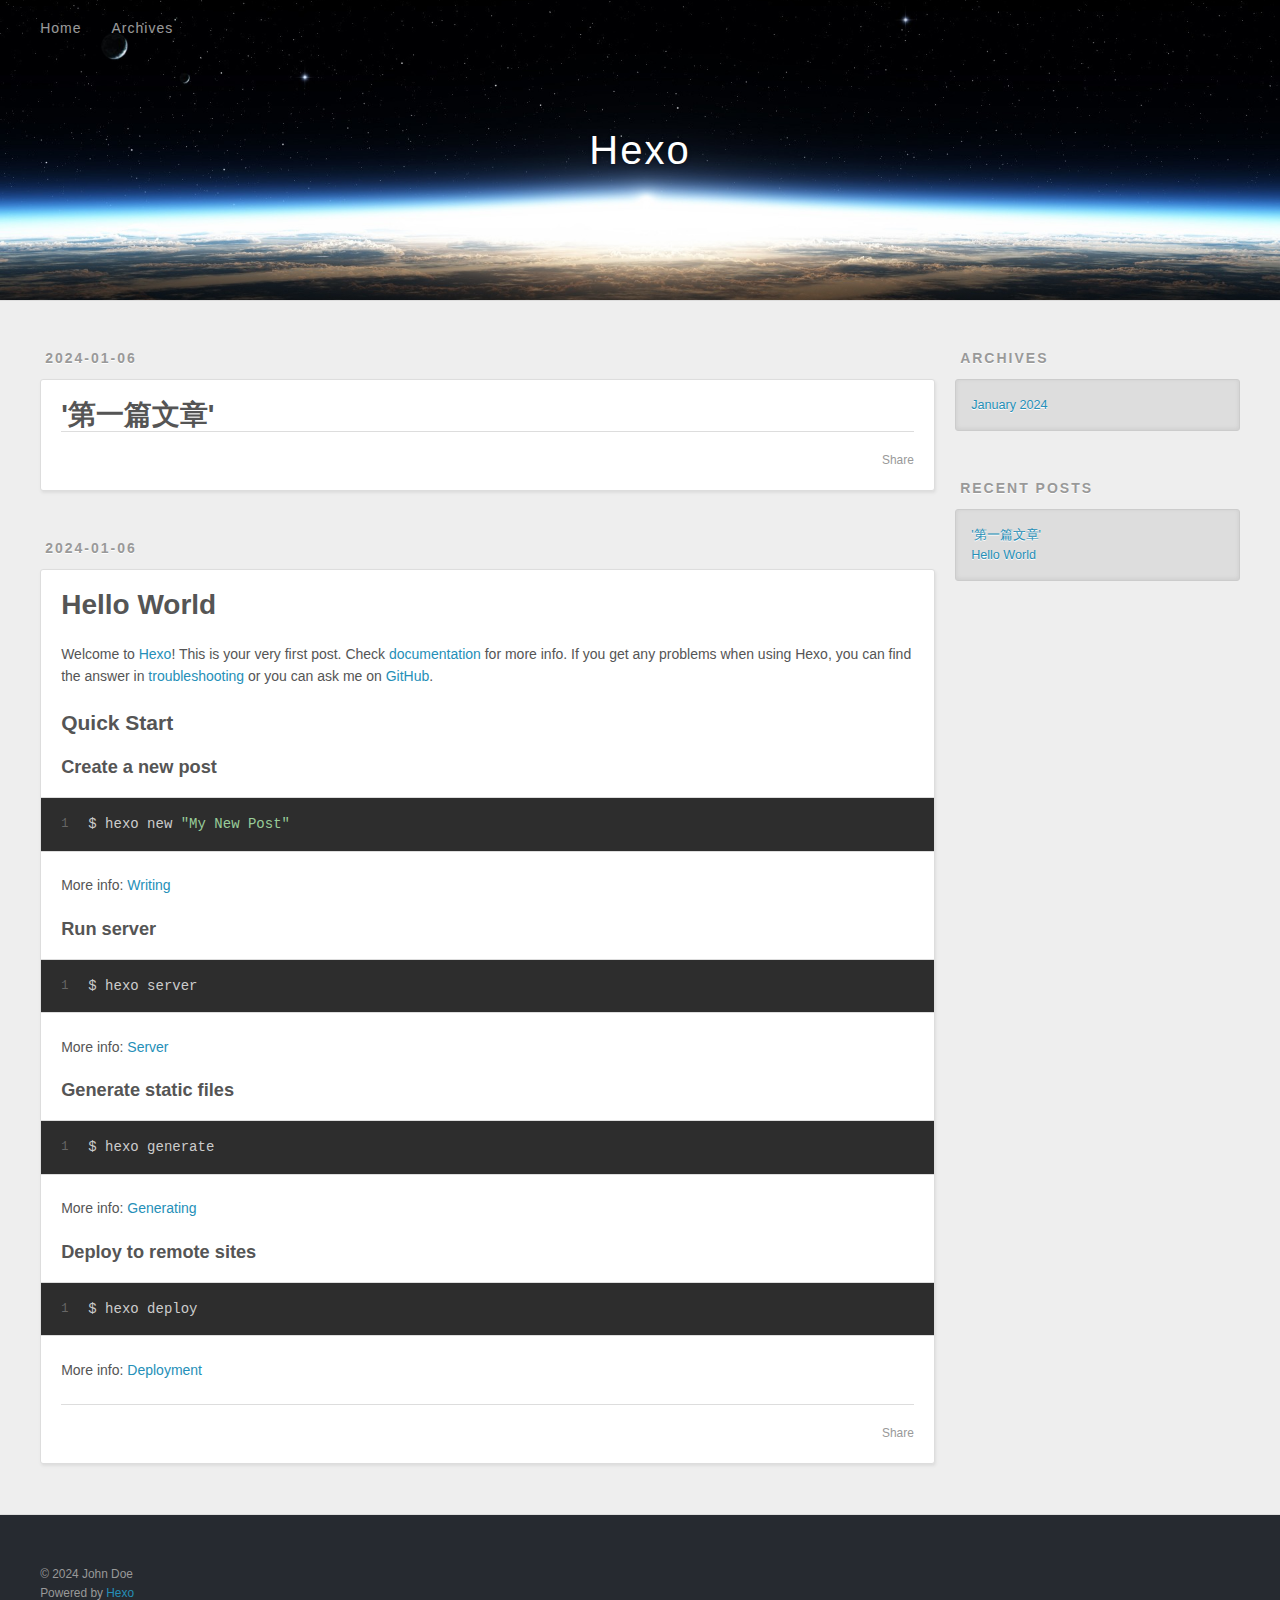
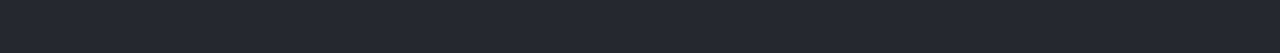
==== index.html @ 9a7dfe15 "Site updated: 2024-01-06 08:53:17" ====
<!DOCTYPE html>
<html>
<head>
  <meta charset="utf-8">
  
  
  <title>Hexo</title>
  <meta name="viewport" content="width=device-width, initial-scale=1, shrink-to-fit=no">
  <meta property="og:type" content="website">
<meta property="og:title" content="Hexo">
<meta property="og:url" content="http://example.com/index.html">
<meta property="og:site_name" content="Hexo">
<meta property="og:locale" content="en_US">
<meta property="article:author" content="John Doe">
<meta name="twitter:card" content="summary">
  
    <link rel="alternate" href="/atom.xml" title="Hexo" type="application/atom+xml">
  
  
    <link rel="shortcut icon" href="/favicon.png">
  
  
  
<link rel="stylesheet" href="/css/style.css">

  
    
<link rel="stylesheet" href="/fancybox/jquery.fancybox.min.css">

  
  
<meta name="generator" content="Hexo 7.0.0"></head>

<body>
  <div id="container">
    <div id="wrap">
      <header id="header">
  <div id="banner"></div>
  <div id="header-outer" class="outer">
    <div id="header-title" class="inner">
      <h1 id="logo-wrap">
        <a href="/" id="logo">Hexo</a>
      </h1>
      
    </div>
    <div id="header-inner" class="inner">
      <nav id="main-nav">
        <a id="main-nav-toggle" class="nav-icon"><span class="fa fa-bars"></span></a>
        
          <a class="main-nav-link" href="/">Home</a>
        
          <a class="main-nav-link" href="/archives">Archives</a>
        
      </nav>
      <nav id="sub-nav">
        
        
          <a class="nav-icon" href="/atom.xml" title="RSS Feed"><span class="fa fa-rss"></span></a>
        
        <a class="nav-icon nav-search-btn" title="Search"><span class="fa fa-search"></span></a>
      </nav>
      <div id="search-form-wrap">
        <form action="//google.com/search" method="get" accept-charset="UTF-8" class="search-form"><input type="search" name="q" class="search-form-input" placeholder="Search"><button type="submit" class="search-form-submit">&#xF002;</button><input type="hidden" name="sitesearch" value="http://example.com"></form>
      </div>
    </div>
  </div>
</header>

      <div class="outer">
        <section id="main">
  
    <article id="post-第一篇文章" class="h-entry article article-type-post" itemprop="blogPost" itemscope itemtype="https://schema.org/BlogPosting">
  <div class="article-meta">
    <a href="/2024/01/06/%E7%AC%AC%E4%B8%80%E7%AF%87%E6%96%87%E7%AB%A0/" class="article-date">
  <time class="dt-published" datetime="2024-01-06T00:27:11.000Z" itemprop="datePublished">2024-01-06</time>
</a>
    
  </div>
  <div class="article-inner">
    
    
      <header class="article-header">
        
  
    <h1 itemprop="name">
      <a class="p-name article-title" href="/2024/01/06/%E7%AC%AC%E4%B8%80%E7%AF%87%E6%96%87%E7%AB%A0/">&#39;第一篇文章&#39;</a>
    </h1>
  

      </header>
    
    <div class="e-content article-entry" itemprop="articleBody">
      
        
      
    </div>
    <footer class="article-footer">
      <a data-url="http://example.com/2024/01/06/%E7%AC%AC%E4%B8%80%E7%AF%87%E6%96%87%E7%AB%A0/" data-id="clr1cmkng0001b0u47mntgl23" data-title="&#39;第一篇文章&#39;" class="article-share-link"><span class="fa fa-share">Share</span></a>
      
      
      
    </footer>
  </div>
  
</article>



  
    <article id="post-hello-world" class="h-entry article article-type-post" itemprop="blogPost" itemscope itemtype="https://schema.org/BlogPosting">
  <div class="article-meta">
    <a href="/2024/01/06/hello-world/" class="article-date">
  <time class="dt-published" datetime="2024-01-06T00:18:01.019Z" itemprop="datePublished">2024-01-06</time>
</a>
    
  </div>
  <div class="article-inner">
    
    
      <header class="article-header">
        
  
    <h1 itemprop="name">
      <a class="p-name article-title" href="/2024/01/06/hello-world/">Hello World</a>
    </h1>
  

      </header>
    
    <div class="e-content article-entry" itemprop="articleBody">
      
        <p>Welcome to <a target="_blank" rel="noopener" href="https://hexo.io/">Hexo</a>! This is your very first post. Check <a target="_blank" rel="noopener" href="https://hexo.io/docs/">documentation</a> for more info. If you get any problems when using Hexo, you can find the answer in <a target="_blank" rel="noopener" href="https://hexo.io/docs/troubleshooting.html">troubleshooting</a> or you can ask me on <a target="_blank" rel="noopener" href="https://github.com/hexojs/hexo/issues">GitHub</a>.</p>
<h2 id="Quick-Start"><a href="#Quick-Start" class="headerlink" title="Quick Start"></a>Quick Start</h2><h3 id="Create-a-new-post"><a href="#Create-a-new-post" class="headerlink" title="Create a new post"></a>Create a new post</h3><figure class="highlight bash"><table><tr><td class="gutter"><pre><span class="line">1</span><br></pre></td><td class="code"><pre><span class="line">$ hexo new <span class="string">&quot;My New Post&quot;</span></span><br></pre></td></tr></table></figure>

<p>More info: <a target="_blank" rel="noopener" href="https://hexo.io/docs/writing.html">Writing</a></p>
<h3 id="Run-server"><a href="#Run-server" class="headerlink" title="Run server"></a>Run server</h3><figure class="highlight bash"><table><tr><td class="gutter"><pre><span class="line">1</span><br></pre></td><td class="code"><pre><span class="line">$ hexo server</span><br></pre></td></tr></table></figure>

<p>More info: <a target="_blank" rel="noopener" href="https://hexo.io/docs/server.html">Server</a></p>
<h3 id="Generate-static-files"><a href="#Generate-static-files" class="headerlink" title="Generate static files"></a>Generate static files</h3><figure class="highlight bash"><table><tr><td class="gutter"><pre><span class="line">1</span><br></pre></td><td class="code"><pre><span class="line">$ hexo generate</span><br></pre></td></tr></table></figure>

<p>More info: <a target="_blank" rel="noopener" href="https://hexo.io/docs/generating.html">Generating</a></p>
<h3 id="Deploy-to-remote-sites"><a href="#Deploy-to-remote-sites" class="headerlink" title="Deploy to remote sites"></a>Deploy to remote sites</h3><figure class="highlight bash"><table><tr><td class="gutter"><pre><span class="line">1</span><br></pre></td><td class="code"><pre><span class="line">$ hexo deploy</span><br></pre></td></tr></table></figure>

<p>More info: <a target="_blank" rel="noopener" href="https://hexo.io/docs/one-command-deployment.html">Deployment</a></p>

      
    </div>
    <footer class="article-footer">
      <a data-url="http://example.com/2024/01/06/hello-world/" data-id="clr1cmkna0000b0u43s9a934w" data-title="Hello World" class="article-share-link"><span class="fa fa-share">Share</span></a>
      
      
      
    </footer>
  </div>
  
</article>



  


</section>
        
          <aside id="sidebar">
  
    

  
    

  
    
  
    
  <div class="widget-wrap">
    <h3 class="widget-title">Archives</h3>
    <div class="widget">
      <ul class="archive-list"><li class="archive-list-item"><a class="archive-list-link" href="/archives/2024/01/">January 2024</a></li></ul>
    </div>
  </div>


  
    
  <div class="widget-wrap">
    <h3 class="widget-title">Recent Posts</h3>
    <div class="widget">
      <ul>
        
          <li>
            <a href="/2024/01/06/%E7%AC%AC%E4%B8%80%E7%AF%87%E6%96%87%E7%AB%A0/">&#39;第一篇文章&#39;</a>
          </li>
        
          <li>
            <a href="/2024/01/06/hello-world/">Hello World</a>
          </li>
        
      </ul>
    </div>
  </div>

  
</aside>
        
      </div>
      <footer id="footer">
  
  <div class="outer">
    <div id="footer-info" class="inner">
      
      &copy; 2024 John Doe<br>
      Powered by <a href="https://hexo.io/" target="_blank">Hexo</a>
    </div>
  </div>
</footer>

    </div>
    <nav id="mobile-nav">
  
    <a href="/" class="mobile-nav-link">Home</a>
  
    <a href="/archives" class="mobile-nav-link">Archives</a>
  
</nav>
    


<script src="/js/jquery-3.6.4.min.js"></script>



  
<script src="/fancybox/jquery.fancybox.min.js"></script>




<script src="/js/script.js"></script>





  </div>
</body>
</html>
---- css/style.css ----
body {
  width: 100%;
}
body:before,
body:after {
  content: "";
  display: table;
}
body:after {
  clear: both;
}
html,
body,
div,
span,
applet,
object,
iframe,
h1,
h2,
h3,
h4,
h5,
h6,
p,
blockquote,
pre,
a,
abbr,
acronym,
address,
big,
cite,
code,
del,
dfn,
em,
img,
ins,
kbd,
q,
s,
samp,
small,
strike,
strong,
sub,
sup,
tt,
var,
dl,
dt,
dd,
ol,
ul,
li,
fieldset,
form,
label,
legend,
table,
caption,
tbody,
tfoot,
thead,
tr,
th,
td {
  margin: 0;
  padding: 0;
  border: 0;
  outline: 0;
  font-weight: inherit;
  font-style: inherit;
  font-family: inherit;
  font-size: 100%;
  vertical-align: baseline;
}
body {
  line-height: 1;
  color: #000;
  background: #fff;
}
ol,
ul {
  list-style: none;
}
table {
  border-collapse: separate;
  border-spacing: 0;
  vertical-align: middle;
}
caption,
th,
td {
  text-align: left;
  font-weight: normal;
  vertical-align: middle;
}
a img {
  border: none;
}
input,
button {
  margin: 0;
  padding: 0;
}
input::-moz-focus-inner,
button::-moz-focus-inner {
  border: 0;
  padding: 0;
}
html,
body,
#container {
  height: 100%;
}
body {
  background: #eee;
  font: 14px -apple-system, BlinkMacSystemFont, "Segoe UI", "Roboto", "Oxygen", "Ubuntu", "Cantarell", "Fira Sans", "Droid Sans", "Helvetica Neue", sans-serif;
  -webkit-text-size-adjust: 100%;
}
.outer {
  max-width: 1220px;
  margin: 0 auto;
  padding: 0 20px;
}
.outer:before,
.outer:after {
  content: "";
  display: table;
}
.outer:after {
  clear: both;
}
.inner {
  display: inline;
  float: left;
  width: 98.33333333333333%;
  margin: 0 0.833333333333333%;
}
.left,
.alignleft {
  float: left;
}
.right,
.alignright {
  float: right;
}
.clear {
  clear: both;
}
#container {
  position: relative;
}
.mobile-nav-on {
  overflow: hidden;
}
#wrap {
  height: 100%;
  width: 100%;
  position: absolute;
  top: 0;
  left: 0;
  -webkit-transition: 0.2s ease-out;
  -moz-transition: 0.2s ease-out;
  -ms-transition: 0.2s ease-out;
  transition: 0.2s ease-out;
  z-index: 1;
  background: #eee;
}
.mobile-nav-on #wrap {
  left: 280px;
}
@media screen and (min-width: 768px) {
  #main {
    display: inline;
    float: left;
    width: 73.33333333333333%;
    margin: 0 0.833333333333333%;
  }
}
.article-date,
.article-category-link,
.archive-year,
.widget-title {
  text-decoration: none;
  text-transform: uppercase;
  letter-spacing: 2px;
  color: #999;
  margin-bottom: 1em;
  margin-left: 5px;
  line-height: 1em;
  text-shadow: 0 1px #fff;
  font-weight: bold;
}
.article-inner,
.archive-article-inner {
  background: #fff;
  -webkit-box-shadow: 1px 2px 3px #ddd;
  box-shadow: 1px 2px 3px #ddd;
  border: 1px solid #ddd;
  border-radius: 3px;
}
.article-entry h1,
.widget h1 {
  font-size: 2em;
}
.article-entry h2,
.widget h2 {
  font-size: 1.5em;
}
.article-entry h3,
.widget h3 {
  font-size: 1.3em;
}
.article-entry h4,
.widget h4 {
  font-size: 1.2em;
}
.article-entry h5,
.widget h5 {
  font-size: 1em;
}
.article-entry h6,
.widget h6 {
  font-size: 1em;
  color: #999;
}
.article-entry hr,
.widget hr {
  border: 1px dashed #ddd;
}
.article-entry strong,
.widget strong {
  font-weight: bold;
}
.article-entry em,
.widget em,
.article-entry cite,
.widget cite {
  font-style: italic;
}
.article-entry sup,
.widget sup,
.article-entry sub,
.widget sub {
  font-size: 0.75em;
  line-height: 0;
  position: relative;
  vertical-align: baseline;
}
.article-entry sup,
.widget sup {
  top: -0.5em;
}
.article-entry sub,
.widget sub {
  bottom: -0.2em;
}
.article-entry small,
.widget small {
  font-size: 0.85em;
}
.article-entry acronym,
.widget acronym,
.article-entry abbr,
.widget abbr {
  border-bottom: 1px dotted;
}
.article-entry ul,
.widget ul,
.article-entry ol,
.widget ol,
.article-entry dl,
.widget dl {
  margin: 0 20px;
  line-height: 1.6em;
}
.article-entry ul ul,
.widget ul ul,
.article-entry ol ul,
.widget ol ul,
.article-entry ul ol,
.widget ul ol,
.article-entry ol ol,
.widget ol ol {
  margin-top: 0;
  margin-bottom: 0;
}
.article-entry ul,
.widget ul {
  list-style: disc;
}
.article-entry ol,
.widget ol {
  list-style: decimal;
}
.article-entry dt,
.widget dt {
  font-weight: bold;
}
#header {
  height: 300px;
  position: relative;
  border-bottom: 1px solid #ddd;
}
#header:before,
#header:after {
  content: "";
  position: absolute;
  left: 0;
  right: 0;
  height: 40px;
}
#header:before {
  top: 0;
  background: -webkit-linear-gradient(rgba(0,0,0,0.2), transparent);
  background: -moz-linear-gradient(rgba(0,0,0,0.2), transparent);
  background: -ms-linear-gradient(rgba(0,0,0,0.2), transparent);
  background: linear-gradient(rgba(0,0,0,0.2), transparent);
}
#header:after {
  bottom: 0;
  background: -webkit-linear-gradient(transparent, rgba(0,0,0,0.2));
  background: -moz-linear-gradient(transparent, rgba(0,0,0,0.2));
  background: -ms-linear-gradient(transparent, rgba(0,0,0,0.2));
  background: linear-gradient(transparent, rgba(0,0,0,0.2));
}
#header-outer {
  height: 100%;
  position: relative;
}
#header-inner {
  position: relative;
  overflow: hidden;
}
#banner {
  position: absolute;
  top: 0;
  left: 0;
  width: 100%;
  height: 100%;
  background: url("images/banner.jpg") center #000;
  background-size: cover;
  z-index: -1;
}
#header-title {
  text-align: center;
  height: 40px;
  position: absolute;
  top: 50%;
  left: 0;
  margin-top: -20px;
}
#logo,
#subtitle {
  text-decoration: none;
  color: #fff;
  font-weight: 300;
  text-shadow: 0 1px 4px rgba(0,0,0,0.3);
}
#logo {
  font-size: 40px;
  line-height: 40px;
  letter-spacing: 2px;
}
#subtitle {
  font-size: 16px;
  line-height: 16px;
  letter-spacing: 1px;
}
#subtitle-wrap {
  margin-top: 16px;
}
#main-nav {
  float: left;
  margin-left: -15px;
}
.nav-icon,
.main-nav-link {
  float: left;
  color: #fff;
  opacity: 0.6;
  text-decoration: none;
  text-shadow: 0 1px rgba(0,0,0,0.2);
  -webkit-transition: opacity 0.2s;
  -moz-transition: opacity 0.2s;
  -ms-transition: opacity 0.2s;
  transition: opacity 0.2s;
  display: block;
  padding: 20px 15px;
}
.nav-icon:hover,
.main-nav-link:hover {
  opacity: 1;
}
.nav-icon {
  text-align: center;
  font-size: 14px;
  width: 14px;
  height: 14px;
  padding: 20px 15px;
  position: relative;
  cursor: pointer;
}
.main-nav-link {
  font-weight: 300;
  letter-spacing: 1px;
}
@media screen and (max-width: 479px) {
  .main-nav-link {
    display: none;
  }
}
#main-nav-toggle {
  display: none;
}
@media screen and (max-width: 479px) {
  #main-nav-toggle {
    display: block;
  }
}
#sub-nav {
  float: right;
  margin-right: -15px;
}
#search-form-wrap {
  position: absolute;
  top: 15px;
  width: 150px;
  height: 30px;
  right: -150px;
  opacity: 0;
  -webkit-transition: 0.2s ease-out;
  -moz-transition: 0.2s ease-out;
  -ms-transition: 0.2s ease-out;
  transition: 0.2s ease-out;
}
#search-form-wrap.on {
  opacity: 1;
  right: 0;
}
@media screen and (max-width: 479px) {
  #search-form-wrap {
    width: 100%;
    right: -100%;
  }
}
.search-form {
  position: absolute;
  top: 0;
  left: 0;
  right: 0;
  background: #fff;
  padding: 5px 15px;
  border-radius: 15px;
  -webkit-box-shadow: 0 0 10px rgba(0,0,0,0.3);
  box-shadow: 0 0 10px rgba(0,0,0,0.3);
}
.search-form-input {
  border: none;
  background: none;
  color: #555;
  width: 100%;
  font: 13px -apple-system, BlinkMacSystemFont, "Segoe UI", "Roboto", "Oxygen", "Ubuntu", "Cantarell", "Fira Sans", "Droid Sans", "Helvetica Neue", sans-serif;
  outline: none;
}
.search-form-input::-webkit-search-results-decoration,
.search-form-input::-webkit-search-cancel-button {
  -webkit-appearance: none;
}
.search-form-submit {
  position: absolute;
  top: 50%;
  right: 10px;
  margin-top: -7px;
  font: 13px ForkAwesome;
  border: none;
  background: none;
  color: #bbb;
  cursor: pointer;
}
.search-form-submit:hover,
.search-form-submit:focus {
  color: #777;
}
.article {
  margin: 50px 0;
}
.article-inner {
  overflow: hidden;
}
.article-meta:before,
.article-meta:after {
  content: "";
  display: table;
}
.article-meta:after {
  clear: both;
}
.article-date {
  float: left;
}
.article-category {
  float: left;
  line-height: 1em;
  color: #ccc;
  text-shadow: 0 1px #fff;
  margin-left: 8px;
}
.article-category:before {
  content: "\2022";
}
.article-category-link {
  margin: 0 12px 1em;
}
.article-header {
  padding: 20px 20px 0;
}
.article-title {
  text-decoration: none;
  font-size: 2em;
  font-weight: bold;
  color: #555;
  line-height: 1.1em;
  -webkit-transition: color 0.2s;
  -moz-transition: color 0.2s;
  -ms-transition: color 0.2s;
  transition: color 0.2s;
}
a.article-title:hover {
  color: #258fb8;
}
.article-entry {
  color: #555;
  padding: 0 20px;
}
.article-entry:before,
.article-entry:after {
  content: "";
  display: table;
}
.article-entry:after {
  clear: both;
}
.article-entry p,
.article-entry table {
  line-height: 1.6em;
  margin: 1.6em 0;
}
.article-entry h1,
.article-entry h2,
.article-entry h3,
.article-entry h4,
.article-entry h5,
.article-entry h6 {
  font-weight: bold;
}
.article-entry h1,
.article-entry h2,
.article-entry h3,
.article-entry h4,
.article-entry h5,
.article-entry h6 {
  line-height: 1.1em;
  margin: 1.1em 0;
}
.article-entry a {
  color: #258fb8;
  text-decoration: none;
}
.article-entry a:hover {
  text-decoration: underline;
}
.article-entry ul,
.article-entry ol,
.article-entry dl {
  margin-top: 1.6em;
  margin-bottom: 1.6em;
}
.article-entry img,
.article-entry video {
  max-width: 100%;
  height: auto;
  display: block;
  margin: auto;
}
.article-entry iframe {
  border: none;
}
.article-entry table {
  width: 100%;
  border-collapse: collapse;
  border-spacing: 0;
}
.article-entry th {
  font-weight: bold;
  border-bottom: 3px solid #ddd;
  padding-bottom: 0.5em;
}
.article-entry td {
  border-bottom: 1px solid #ddd;
  padding: 10px 0;
}
.article-entry blockquote {
  font-family: Georgia, "Times New Roman", serif;
  margin: 1.6em 20px;
  text-align: center;
}
.article-entry blockquote footer {
  font-size: 14px;
  margin: 1.6em 0;
  font-family: -apple-system, BlinkMacSystemFont, "Segoe UI", "Roboto", "Oxygen", "Ubuntu", "Cantarell", "Fira Sans", "Droid Sans", "Helvetica Neue", sans-serif;
}
.article-entry blockquote footer cite:before {
  content: "—";
  padding: 0 0.5em;
}
.article-entry .pullquote {
  text-align: left;
  width: 45%;
  margin: 0;
}
.article-entry .pullquote.left {
  margin-left: 0.5em;
  margin-right: 1em;
}
.article-entry .pullquote.right {
  margin-right: 0.5em;
  margin-left: 1em;
}
.article-entry .caption {
  color: #999;
  display: block;
  font-size: 0.9em;
  margin-top: 0.5em;
  position: relative;
  text-align: center;
}
.article-entry .video-container {
  position: relative;
  padding-top: 56.25%;
  height: 0;
  overflow: hidden;
}
.article-entry .video-container iframe,
.article-entry .video-container object,
.article-entry .video-container embed {
  position: absolute;
  top: 0;
  left: 0;
  width: 100%;
  height: 100%;
  margin-top: 0;
}
.article-more-link a {
  display: inline-block;
  line-height: 1em;
  padding: 6px 15px;
  border-radius: 15px;
  background: #eee;
  color: #999;
  text-shadow: 0 1px #fff;
  text-decoration: none;
}
.article-more-link a:hover {
  background: #258fb8;
  color: #fff;
  text-decoration: none;
  text-shadow: 0 1px #1e7293;
}
.article-footer {
  font-size: 0.85em;
  line-height: 1.6em;
  border-top: 1px solid #ddd;
  padding-top: 1.6em;
  margin: 0 20px 20px;
}
.article-footer:before,
.article-footer:after {
  content: "";
  display: table;
}
.article-footer:after {
  clear: both;
}
.article-footer a {
  color: #999;
  text-decoration: none;
}
.article-footer a:hover {
  color: #555;
}
.article-tag-list-item {
  float: left;
  margin-right: 10px;
}
.article-tag-list-link:before {
  content: "#";
}
.article-comment-link {
  float: right;
}
.article-comment-link:before {
  padding-right: 8px;
}
.article-share-link {
  cursor: pointer;
  float: right;
  margin-left: 20px;
}
.article-share-link:before {
  padding-right: 6px;
}
#article-nav {
  position: relative;
}
#article-nav:before,
#article-nav:after {
  content: "";
  display: table;
}
#article-nav:after {
  clear: both;
}
@media screen and (min-width: 768px) {
  #article-nav {
    margin: 50px 0;
  }
  #article-nav:before {
    width: 8px;
    height: 8px;
    position: absolute;
    top: 50%;
    left: 50%;
    margin-top: -4px;
    margin-left: -4px;
    content: "";
    border-radius: 50%;
    background: #ddd;
    -webkit-box-shadow: 0 1px 2px #fff;
    box-shadow: 0 1px 2px #fff;
  }
}
.article-nav-link-wrap {
  text-decoration: none;
  text-shadow: 0 1px #fff;
  color: #999;
  -webkit-box-sizing: border-box;
  -moz-box-sizing: border-box;
  box-sizing: border-box;
  margin-top: 50px;
  text-align: center;
  display: block;
}
.article-nav-link-wrap:hover {
  color: #555;
}
@media screen and (min-width: 768px) {
  .article-nav-link-wrap {
    width: 50%;
    margin-top: 0;
  }
}
@media screen and (min-width: 768px) {
  #article-nav-newer {
    float: left;
    text-align: right;
    padding-right: 20px;
  }
}
@media screen and (min-width: 768px) {
  #article-nav-older {
    float: right;
    text-align: left;
    padding-left: 20px;
  }
}
.article-nav-caption {
  text-transform: uppercase;
  letter-spacing: 2px;
  color: #ddd;
  line-height: 1em;
  font-weight: bold;
}
#article-nav-newer .article-nav-caption {
  margin-right: -2px;
}
.article-nav-title {
  font-size: 0.85em;
  line-height: 1.6em;
  margin-top: 0.5em;
}
.article-share-box {
  position: absolute;
  display: none;
  background: #fff;
  -webkit-box-shadow: 1px 2px 10px rgba(0,0,0,0.2);
  box-shadow: 1px 2px 10px rgba(0,0,0,0.2);
  border-radius: 3px;
  margin-left: -145px;
  overflow: hidden;
  z-index: 1;
}
.article-share-box.on {
  display: block;
}
.article-share-input {
  width: 100%;
  background: none;
  -webkit-box-sizing: border-box;
  -moz-box-sizing: border-box;
  box-sizing: border-box;
  font: 14px -apple-system, BlinkMacSystemFont, "Segoe UI", "Roboto", "Oxygen", "Ubuntu", "Cantarell", "Fira Sans", "Droid Sans", "Helvetica Neue", sans-serif;
  padding: 0 15px;
  color: #555;
  outline: none;
  border: 1px solid #ddd;
  border-radius: 3px 3px 0 0;
  height: 36px;
  line-height: 36px;
}
.article-share-links {
  background: #eee;
}
.article-share-links:before,
.article-share-links:after {
  content: "";
  display: table;
}
.article-share-links:after {
  clear: both;
}
.article-share-twitter,
.article-share-facebook,
.article-share-pinterest,
.article-share-linkedin {
  width: 50px;
  height: 36px;
  display: block;
  float: left;
  position: relative;
  color: #999;
  text-shadow: 0 1px #fff;
}
.article-share-twitter:before,
.article-share-facebook:before,
.article-share-pinterest:before,
.article-share-linkedin:before {
  font-size: 20px;
  width: 20px;
  height: 20px;
  position: absolute;
  top: 50%;
  left: 50%;
  margin-top: -10px;
  margin-left: -10px;
  text-align: center;
}
.article-share-twitter:hover,
.article-share-facebook:hover,
.article-share-pinterest:hover,
.article-share-linkedin:hover {
  color: #fff;
}
.article-share-twitter:hover {
  background: #00aced;
  text-shadow: 0 1px #008abe;
}
.article-share-facebook:hover {
  background: #3b5998;
  text-shadow: 0 1px #2f477a;
}
.article-share-pinterest:hover {
  background: #cb2027;
  text-shadow: 0 1px #a21a1f;
}
.article-share-linkedin:hover {
  background: #0077b5;
  text-shadow: 0 1px #005f91;
}
.article-gallery {
  background: #000;
  position: relative;
}
.article-gallery-photos {
  position: relative;
  overflow: hidden;
}
.article-gallery-img {
  display: none;
  max-width: 100%;
}
.article-gallery-img:first-child {
  display: block;
}
.article-gallery-img.loaded {
  position: absolute;
  display: block;
}
.article-gallery-img img {
  display: block;
  max-width: 100%;
  margin: 0 auto;
}
#comments {
  background: #fff;
  -webkit-box-shadow: 1px 2px 3px #ddd;
  box-shadow: 1px 2px 3px #ddd;
  padding: 20px;
  border: 1px solid #ddd;
  border-radius: 3px;
  margin: 50px 0;
}
#comments a {
  color: #258fb8;
}
.archives-wrap {
  margin: 50px 0;
}
.archives:before,
.archives:after {
  content: "";
  display: table;
}
.archives:after {
  clear: both;
}
.archive-year-wrap {
  margin-bottom: 1em;
}
.archives {
  -webkit-column-gap: 10px;
  -moz-column-gap: 10px;
  column-gap: 10px;
}
@media screen and (min-width: 480px) and (max-width: 767px) {
  .archives {
    -webkit-column-count: 2;
    -moz-column-count: 2;
    column-count: 2;
  }
}
@media screen and (min-width: 768px) {
  .archives {
    -webkit-column-count: 3;
    -moz-column-count: 3;
    column-count: 3;
  }
}
.archive-article {
  -webkit-column-break-inside: avoid;
  page-break-inside: avoid;
  overflow: hidden;
  break-inside: avoid-column;
}
.archive-article-inner {
  padding: 10px;
  margin-bottom: 15px;
}
.archive-article-title {
  text-decoration: none;
  font-weight: bold;
  color: #555;
  -webkit-transition: color 0.2s;
  -moz-transition: color 0.2s;
  -ms-transition: color 0.2s;
  transition: color 0.2s;
  line-height: 1.6em;
}
.archive-article-title:hover {
  color: #258fb8;
}
.archive-article-footer {
  margin-top: 1em;
}
.archive-article-date {
  color: #999;
  text-decoration: none;
  font-size: 0.85em;
  line-height: 1em;
  margin-bottom: 0.5em;
  display: block;
}
#page-nav {
  margin: 50px auto;
  background: #fff;
  -webkit-box-shadow: 1px 2px 3px #ddd;
  box-shadow: 1px 2px 3px #ddd;
  border: 1px solid #ddd;
  border-radius: 3px;
  text-align: center;
  color: #999;
  overflow: hidden;
}
#page-nav:before,
#page-nav:after {
  content: "";
  display: table;
}
#page-nav:after {
  clear: both;
}
#page-nav a,
#page-nav span {
  padding: 10px 20px;
  line-height: 1;
  height: 2ex;
}
#page-nav a {
  color: #999;
  text-decoration: none;
}
#page-nav a:hover {
  background: #999;
  color: #fff;
}
#page-nav .prev {
  float: left;
}
#page-nav .next {
  float: right;
}
#page-nav .page-number {
  display: inline-block;
}
@media screen and (max-width: 479px) {
  #page-nav .page-number {
    display: none;
  }
}
#page-nav .current {
  color: #555;
  font-weight: bold;
}
#page-nav .space {
  color: #ddd;
}
#footer {
  background: #262a30;
  padding: 50px 0;
  border-top: 1px solid #ddd;
  color: #999;
}
#footer a {
  color: #258fb8;
  text-decoration: none;
}
#footer a:hover {
  text-decoration: underline;
}
#footer-info {
  line-height: 1.6em;
  font-size: 0.85em;
}
.article-entry pre,
.article-entry .highlight {
  background: #2d2d2d;
  margin: 0 -20px;
  padding: 15px 20px;
  border-style: solid;
  border-color: #ddd;
  border-width: 1px 0;
  overflow: auto;
  color: #ccc;
  line-height: 22.400000000000002px;
}
.article-entry .highlight .gutter pre,
.article-entry .gist .gist-file .gist-data .line-numbers {
  color: #666;
  font-size: 0.85em;
}
.article-entry pre,
.article-entry code {
  font-family: "Source Code Pro", Consolas, Monaco, Menlo, Consolas, monospace;
}
.article-entry code {
  background: #eee;
  text-shadow: 0 1px #fff;
  padding: 0 0.3em;
}
.article-entry pre code {
  background: none;
  text-shadow: none;
  padding: 0;
}
.article-entry .highlight pre {
  border: none;
  margin: 0;
  padding: 0;
}
.article-entry .highlight table {
  margin: 0;
  width: auto;
}
.article-entry .highlight td {
  border: none;
  padding: 0;
}
.article-entry .highlight figcaption {
  font-size: 0.85em;
  color: #999;
  line-height: 1em;
  margin-bottom: 1em;
}
.article-entry .highlight figcaption:before,
.article-entry .highlight figcaption:after {
  content: "";
  display: table;
}
.article-entry .highlight figcaption:after {
  clear: both;
}
.article-entry .highlight figcaption a {
  float: right;
}
.article-entry .highlight .gutter {
  -moz-user-select: none;
  -ms-user-select: none;
  -webkit-user-select: none;
  -webkit-user-select: none;
  -moz-user-select: none;
  -ms-user-select: none;
  user-select: none;
}
.article-entry .highlight .gutter pre {
  text-align: right;
  padding-right: 20px;
}
.article-entry .highlight .line {
  height: 22.400000000000002px;
}
.article-entry .highlight .line.marked {
  background: #515151;
}
.article-entry .gist {
  margin: 0 -20px;
  border-style: solid;
  border-color: #ddd;
  border-width: 1px 0;
  background: #2d2d2d;
  padding: 15px 20px 15px 0;
}
.article-entry .gist .gist-file {
  border: none;
  font-family: "Source Code Pro", Consolas, Monaco, Menlo, Consolas, monospace;
  margin: 0;
}
.article-entry .gist .gist-file .gist-data {
  background: none;
  border: none;
}
.article-entry .gist .gist-file .gist-data .line-numbers {
  background: none;
  border: none;
  padding: 0 20px 0 0;
}
.article-entry .gist .gist-file .gist-data .line-data {
  padding: 0 !important;
}
.article-entry .gist .gist-file .highlight {
  margin: 0;
  padding: 0;
  border: none;
}
.article-entry .gist .gist-file .gist-meta {
  background: #2d2d2d;
  color: #999;
  font: 0.85em -apple-system, BlinkMacSystemFont, "Segoe UI", "Roboto", "Oxygen", "Ubuntu", "Cantarell", "Fira Sans", "Droid Sans", "Helvetica Neue", sans-serif;
  text-shadow: 0 0;
  padding: 0;
  margin-top: 1em;
  margin-left: 20px;
}
.article-entry .gist .gist-file .gist-meta a {
  color: #258fb8;
  font-weight: normal;
}
.article-entry .gist .gist-file .gist-meta a:hover {
  text-decoration: underline;
}
pre .comment,
pre .title {
  color: #999;
}
pre .variable,
pre .attribute,
pre .tag,
pre .regexp,
pre .ruby .constant,
pre .xml .tag .title,
pre .xml .pi,
pre .xml .doctype,
pre .html .doctype,
pre .css .id,
pre .css .class,
pre .css .pseudo {
  color: #f2777a;
}
pre .number,
pre .preprocessor,
pre .built_in,
pre .literal,
pre .params,
pre .constant {
  color: #f99157;
}
pre .class,
pre .ruby .class .title,
pre .css .rules .attribute {
  color: #9c9;
}
pre .string,
pre .value,
pre .inheritance,
pre .header,
pre .ruby .symbol,
pre .xml .cdata {
  color: #9c9;
}
pre .css .hexcolor {
  color: #6cc;
}
pre .function,
pre .python .decorator,
pre .python .title,
pre .ruby .function .title,
pre .ruby .title .keyword,
pre .perl .sub,
pre .javascript .title,
pre .coffeescript .title {
  color: #69c;
}
pre .keyword,
pre .javascript .function {
  color: #c9c;
}
@media screen and (max-width: 479px) {
  #mobile-nav {
    position: absolute;
    top: 0;
    left: 0;
    width: 280px;
    height: 100%;
    background: #191919;
    border-right: 1px solid #fff;
  }
}
@media screen and (max-width: 479px) {
  .mobile-nav-link {
    display: block;
    color: #999;
    text-decoration: none;
    padding: 15px 20px;
    font-weight: bold;
  }
  .mobile-nav-link:hover {
    color: #fff;
  }
}
@media screen and (min-width: 768px) {
  #sidebar {
    display: inline;
    float: left;
    width: 23.333333333333332%;
    margin: 0 0.833333333333333%;
  }
}
.widget-wrap {
  margin: 50px 0;
}
.widget {
  color: #777;
  text-shadow: 0 1px #fff;
  background: #ddd;
  -webkit-box-shadow: 0 -1px 4px #ccc inset;
  box-shadow: 0 -1px 4px #ccc inset;
  border: 1px solid #ccc;
  padding: 15px;
  border-radius: 3px;
}
.widget a {
  color: #258fb8;
  text-decoration: none;
}
.widget a:hover {
  text-decoration: underline;
}
.widget ul ul,
.widget ol ul,
.widget dl ul,
.widget ul ol,
.widget ol ol,
.widget dl ol,
.widget ul dl,
.widget ol dl,
.widget dl dl {
  margin-left: 15px;
  list-style: disc;
}
.widget {
  line-height: 1.6em;
  word-wrap: break-word;
  font-size: 0.9em;
}
.widget ul,
.widget ol {
  list-style: none;
  margin: 0;
}
.widget ul ul,
.widget ol ul,
.widget ul ol,
.widget ol ol {
  margin: 0 20px;
}
.widget ul ul,
.widget ol ul {
  list-style: disc;
}
.widget ul ol,
.widget ol ol {
  list-style: decimal;
}
.category-list-count,
.tag-list-count,
.archive-list-count {
  padding-left: 5px;
  color: #999;
  font-size: 0.85em;
}
.category-list-count:before,
.tag-list-count:before,
.archive-list-count:before {
  content: "(";
}
.category-list-count:after,
.tag-list-count:after,
.archive-list-count:after {
  content: ")";
}
.tagcloud a {
  margin-right: 5px;
  display: inline-block;
}
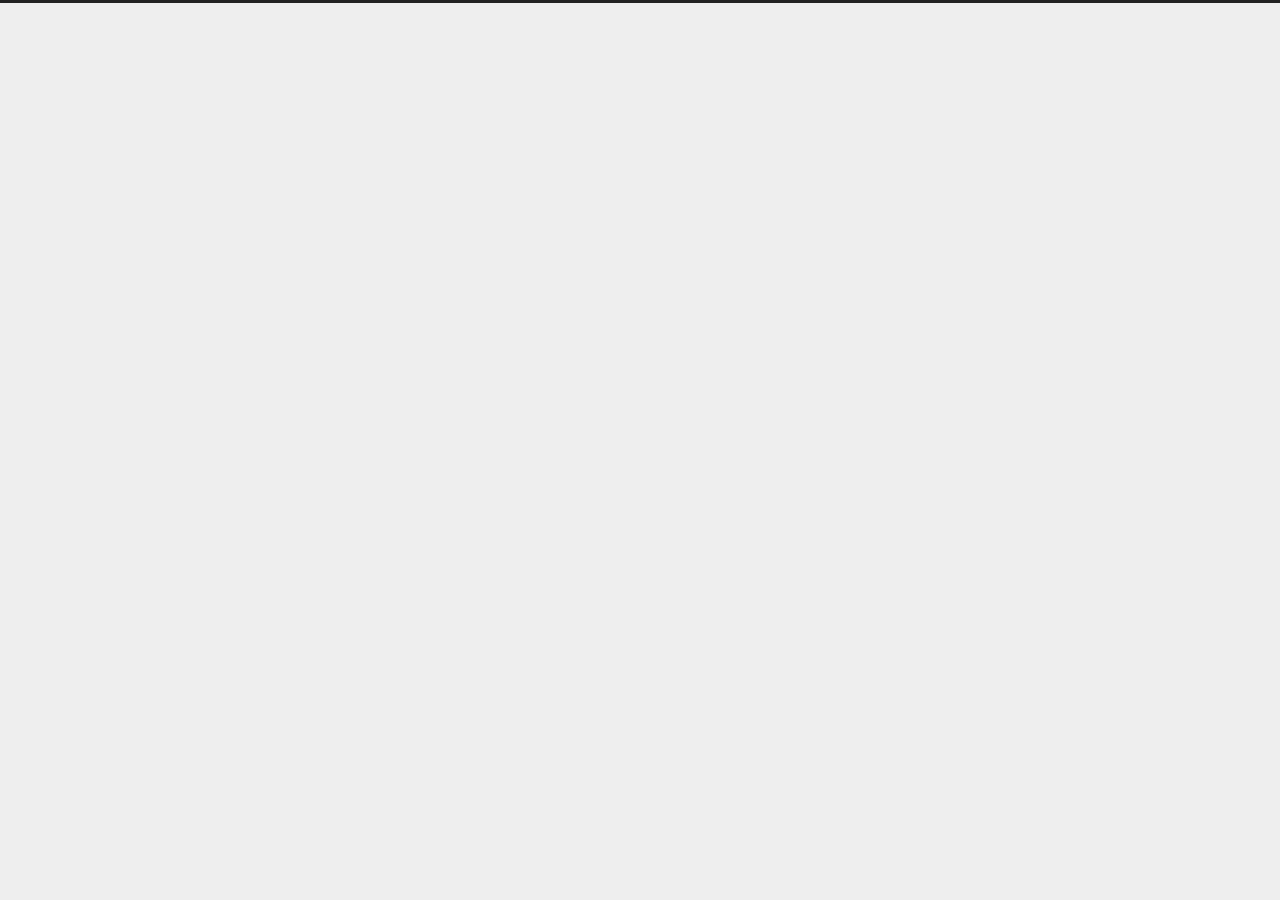
==== commit ea69d95d: "Site updated: 2024-01-06 09:44:06" ====
--- a/index.html
+++ b/index.html
@@ -1,247 +1,261 @@
 <!DOCTYPE html>
-<html>
+<html lang="en">
 <head>
-  <meta charset="utf-8">
-  
-  
-  <title>Hexo</title>
-  <meta name="viewport" content="width=device-width, initial-scale=1, shrink-to-fit=no">
-  <meta property="og:type" content="website">
+  <meta charset="UTF-8">
+<meta name="viewport" content="width=device-width">
+<meta name="theme-color" content="#222"><meta name="generator" content="Hexo 7.0.0">
+
+  <link rel="apple-touch-icon" sizes="180x180" href="/images/apple-touch-icon-next.png">
+  <link rel="icon" type="image/png" sizes="32x32" href="/images/favicon-32x32-next.png">
+  <link rel="icon" type="image/png" sizes="16x16" href="/images/favicon-16x16-next.png">
+  <link rel="mask-icon" href="/images/logo.svg" color="#222">
+
+<link rel="stylesheet" href="/css/main.css">
+
+
+
+<link rel="stylesheet" href="https://cdnjs.cloudflare.com/ajax/libs/font-awesome/6.5.0/css/all.min.css" integrity="sha256-yIDrPSXHZdOZhAqiBP7CKzIwMQmRCJ8UeB8Jo17YC4o=" crossorigin="anonymous">
+  <link rel="stylesheet" href="https://cdnjs.cloudflare.com/ajax/libs/animate.css/3.1.1/animate.min.css" integrity="sha256-PR7ttpcvz8qrF57fur/yAx1qXMFJeJFiA6pSzWi0OIE=" crossorigin="anonymous">
+
+<script class="next-config" data-name="main" type="application/json">{"hostname":"example.com","root":"/","images":"/images","scheme":"Gemini","darkmode":false,"version":"8.19.1","exturl":false,"sidebar":{"position":"left","display":"always","padding":18,"offset":12},"copycode":{"enable":false,"style":null},"fold":{"enable":false,"height":500},"bookmark":{"enable":false,"color":"#222","save":"auto"},"mediumzoom":false,"lazyload":false,"pangu":false,"comments":{"style":"tabs","active":null,"storage":true,"lazyload":false,"nav":null},"stickytabs":false,"motion":{"enable":true,"async":false,"transition":{"menu_item":"fadeInDown","post_block":"fadeIn","post_header":"fadeInDown","post_body":"fadeInDown","coll_header":"fadeInLeft","sidebar":"fadeInUp"}},"i18n":{"placeholder":"Searching...","empty":"We didn't find any results for the search: ${query}","hits_time":"${hits} results found in ${time} ms","hits":"${hits} results found"}}</script><script src="/js/config.js"></script>
+
+    <meta property="og:type" content="website">
 <meta property="og:title" content="Hexo">
 <meta property="og:url" content="http://example.com/index.html">
 <meta property="og:site_name" content="Hexo">
 <meta property="og:locale" content="en_US">
-<meta property="article:author" content="John Doe">
+<meta property="article:author" content="IfTiger">
 <meta name="twitter:card" content="summary">
-  
-    <link rel="alternate" href="/atom.xml" title="Hexo" type="application/atom+xml">
-  
-  
-    <link rel="shortcut icon" href="/favicon.png">
-  
-  
-  
-<link rel="stylesheet" href="/css/style.css">
-
-  
-    
-<link rel="stylesheet" href="/fancybox/jquery.fancybox.min.css">
-
-  
-  
-<meta name="generator" content="Hexo 7.0.0"></head>
-
-<body>
-  <div id="container">
-    <div id="wrap">
-      <header id="header">
-  <div id="banner"></div>
-  <div id="header-outer" class="outer">
-    <div id="header-title" class="inner">
-      <h1 id="logo-wrap">
-        <a href="/" id="logo">Hexo</a>
-      </h1>
+
+
+<link rel="canonical" href="http://example.com/">
+
+
+
+<script class="next-config" data-name="page" type="application/json">{"sidebar":"","isHome":true,"isPost":false,"lang":"en","comments":"","permalink":"","path":"index.html","title":""}</script>
+
+<script class="next-config" data-name="calendar" type="application/json">""</script>
+<title>Hexo</title>
+  
+
+
+
+
+
+
+
+
+  <noscript>
+    <link rel="stylesheet" href="/css/noscript.css">
+  </noscript>
+</head>
+
+<body itemscope itemtype="http://schema.org/WebPage" class="use-motion">
+  <div class="headband"></div>
+
+  <main class="main">
+    <div class="column">
+      <header class="header" itemscope itemtype="http://schema.org/WPHeader"><div class="site-brand-container">
+  <div class="site-nav-toggle">
+    <div class="toggle" aria-label="Toggle navigation bar" role="button">
+        <span class="toggle-line"></span>
+        <span class="toggle-line"></span>
+        <span class="toggle-line"></span>
+    </div>
+  </div>
+
+  <div class="site-meta">
+
+    <a href="/" class="brand" rel="start">
+      <i class="logo-line"></i>
+      <h1 class="site-title">Hexo</h1>
+      <i class="logo-line"></i>
+    </a>
+  </div>
+
+  <div class="site-nav-right">
+    <div class="toggle popup-trigger" aria-label="Search" role="button">
+    </div>
+  </div>
+</div>
+
+
+
+<nav class="site-nav">
+  <ul class="main-menu menu"><li class="menu-item menu-item-home"><a href="/" rel="section"><i class="fa fa-home fa-fw"></i>Home</a></li>
+  </ul>
+</nav>
+
+
+
+
+</header>
+        
+  
+  <aside class="sidebar">
+
+    <div class="sidebar-inner sidebar-overview-active">
+      <ul class="sidebar-nav">
+        <li class="sidebar-nav-toc">
+          Table of Contents
+        </li>
+        <li class="sidebar-nav-overview">
+          Overview
+        </li>
+      </ul>
+
+      <div class="sidebar-panel-container">
+        <!--noindex-->
+        <div class="post-toc-wrap sidebar-panel">
+        </div>
+        <!--/noindex-->
+
+        <div class="site-overview-wrap sidebar-panel">
+          <div class="site-author animated" itemprop="author" itemscope itemtype="http://schema.org/Person">
+  <p class="site-author-name" itemprop="name">IfTiger</p>
+  <div class="site-description" itemprop="description"></div>
+</div>
+<div class="site-state-wrap animated">
+  <nav class="site-state">
+      <div class="site-state-item site-state-posts">
+        <a href="/archives/">
+          <span class="site-state-item-count">1</span>
+          <span class="site-state-item-name">posts</span>
+        </a>
+      </div>
+  </nav>
+</div>
+
+        </div>
+      </div>
+    </div>
+
+    
+  </aside>
+
+
+    </div>
+
+    <div class="main-inner index posts-expand">
+
+    
+
+
+<div class="post-block">
+  
+  
+
+  <article itemscope itemtype="http://schema.org/Article" class="post-content" lang="">
+    <link itemprop="mainEntityOfPage" href="http://example.com/2024/01/06/%E7%AC%AC%E4%B8%80%E7%AF%87%E6%96%87%E7%AB%A0/">
+
+    <span hidden itemprop="author" itemscope itemtype="http://schema.org/Person">
+      <meta itemprop="image" content="/images/avatar.gif">
+      <meta itemprop="name" content="IfTiger">
+    </span>
+
+    <span hidden itemprop="publisher" itemscope itemtype="http://schema.org/Organization">
+      <meta itemprop="name" content="Hexo">
+      <meta itemprop="description" content="">
+    </span>
+
+    <span hidden itemprop="post" itemscope itemtype="http://schema.org/CreativeWork">
+      <meta itemprop="name" content="undefined | Hexo">
+      <meta itemprop="description" content="">
+    </span>
+      <header class="post-header">
+        <h2 class="post-title" itemprop="name headline">
+          <a href="/2024/01/06/%E7%AC%AC%E4%B8%80%E7%AF%87%E6%96%87%E7%AB%A0/" class="post-title-link" itemprop="url">第一篇文章</a>
+        </h2>
+
+        <div class="post-meta-container">
+          <div class="post-meta">
+    <span class="post-meta-item">
+      <span class="post-meta-item-icon">
+        <i class="far fa-calendar"></i>
+      </span>
+      <span class="post-meta-item-text">Posted on</span>
       
-    </div>
-    <div id="header-inner" class="inner">
-      <nav id="main-nav">
-        <a id="main-nav-toggle" class="nav-icon"><span class="fa fa-bars"></span></a>
-        
-          <a class="main-nav-link" href="/">Home</a>
-        
-          <a class="main-nav-link" href="/archives">Archives</a>
-        
-      </nav>
-      <nav id="sub-nav">
-        
-        
-          <a class="nav-icon" href="/atom.xml" title="RSS Feed"><span class="fa fa-rss"></span></a>
-        
-        <a class="nav-icon nav-search-btn" title="Search"><span class="fa fa-search"></span></a>
-      </nav>
-      <div id="search-form-wrap">
-        <form action="//google.com/search" method="get" accept-charset="UTF-8" class="search-form"><input type="search" name="q" class="search-form-input" placeholder="Search"><button type="submit" class="search-form-submit">&#xF002;</button><input type="hidden" name="sitesearch" value="http://example.com"></form>
-      </div>
-    </div>
-  </div>
-</header>
-
-      <div class="outer">
-        <section id="main">
-  
-    <article id="post-第一篇文章" class="h-entry article article-type-post" itemprop="blogPost" itemscope itemtype="https://schema.org/BlogPosting">
-  <div class="article-meta">
-    <a href="/2024/01/06/%E7%AC%AC%E4%B8%80%E7%AF%87%E6%96%87%E7%AB%A0/" class="article-date">
-  <time class="dt-published" datetime="2024-01-06T00:27:11.000Z" itemprop="datePublished">2024-01-06</time>
-</a>
-    
-  </div>
-  <div class="article-inner">
-    
-    
-      <header class="article-header">
-        
-  
-    <h1 itemprop="name">
-      <a class="p-name article-title" href="/2024/01/06/%E7%AC%AC%E4%B8%80%E7%AF%87%E6%96%87%E7%AB%A0/">&#39;第一篇文章&#39;</a>
-    </h1>
-  
-
+
+      <time title="Created: 2024-01-06 08:27:11 / Modified: 09:39:50" itemprop="dateCreated datePublished" datetime="2024-01-06T08:27:11+08:00">2024-01-06</time>
+    </span>
+
+  
+</div>
+
+        </div>
       </header>
-    
-    <div class="e-content article-entry" itemprop="articleBody">
+
+    
+    
+    
+    <div class="post-body" itemprop="articleBody">
+          <p>使用 hexo + github pages 搭建，并使用 next 主题</p>
+
       
-        
-      
-    </div>
-    <footer class="article-footer">
-      <a data-url="http://example.com/2024/01/06/%E7%AC%AC%E4%B8%80%E7%AF%87%E6%96%87%E7%AB%A0/" data-id="clr1cmkng0001b0u47mntgl23" data-title="&#39;第一篇文章&#39;" class="article-share-link"><span class="fa fa-share">Share</span></a>
-      
-      
+    </div>
+
+    
+    
+    
+
+    <footer class="post-footer">
+        <div class="post-eof"></div>
       
     </footer>
-  </div>
-  
-</article>
-
-
-
-  
-    <article id="post-hello-world" class="h-entry article article-type-post" itemprop="blogPost" itemscope itemtype="https://schema.org/BlogPosting">
-  <div class="article-meta">
-    <a href="/2024/01/06/hello-world/" class="article-date">
-  <time class="dt-published" datetime="2024-01-06T00:18:01.019Z" itemprop="datePublished">2024-01-06</time>
-</a>
-    
-  </div>
-  <div class="article-inner">
-    
-    
-      <header class="article-header">
-        
-  
-    <h1 itemprop="name">
-      <a class="p-name article-title" href="/2024/01/06/hello-world/">Hello World</a>
-    </h1>
-  
-
-      </header>
-    
-    <div class="e-content article-entry" itemprop="articleBody">
-      
-        <p>Welcome to <a target="_blank" rel="noopener" href="https://hexo.io/">Hexo</a>! This is your very first post. Check <a target="_blank" rel="noopener" href="https://hexo.io/docs/">documentation</a> for more info. If you get any problems when using Hexo, you can find the answer in <a target="_blank" rel="noopener" href="https://hexo.io/docs/troubleshooting.html">troubleshooting</a> or you can ask me on <a target="_blank" rel="noopener" href="https://github.com/hexojs/hexo/issues">GitHub</a>.</p>
-<h2 id="Quick-Start"><a href="#Quick-Start" class="headerlink" title="Quick Start"></a>Quick Start</h2><h3 id="Create-a-new-post"><a href="#Create-a-new-post" class="headerlink" title="Create a new post"></a>Create a new post</h3><figure class="highlight bash"><table><tr><td class="gutter"><pre><span class="line">1</span><br></pre></td><td class="code"><pre><span class="line">$ hexo new <span class="string">&quot;My New Post&quot;</span></span><br></pre></td></tr></table></figure>
-
-<p>More info: <a target="_blank" rel="noopener" href="https://hexo.io/docs/writing.html">Writing</a></p>
-<h3 id="Run-server"><a href="#Run-server" class="headerlink" title="Run server"></a>Run server</h3><figure class="highlight bash"><table><tr><td class="gutter"><pre><span class="line">1</span><br></pre></td><td class="code"><pre><span class="line">$ hexo server</span><br></pre></td></tr></table></figure>
-
-<p>More info: <a target="_blank" rel="noopener" href="https://hexo.io/docs/server.html">Server</a></p>
-<h3 id="Generate-static-files"><a href="#Generate-static-files" class="headerlink" title="Generate static files"></a>Generate static files</h3><figure class="highlight bash"><table><tr><td class="gutter"><pre><span class="line">1</span><br></pre></td><td class="code"><pre><span class="line">$ hexo generate</span><br></pre></td></tr></table></figure>
-
-<p>More info: <a target="_blank" rel="noopener" href="https://hexo.io/docs/generating.html">Generating</a></p>
-<h3 id="Deploy-to-remote-sites"><a href="#Deploy-to-remote-sites" class="headerlink" title="Deploy to remote sites"></a>Deploy to remote sites</h3><figure class="highlight bash"><table><tr><td class="gutter"><pre><span class="line">1</span><br></pre></td><td class="code"><pre><span class="line">$ hexo deploy</span><br></pre></td></tr></table></figure>
-
-<p>More info: <a target="_blank" rel="noopener" href="https://hexo.io/docs/one-command-deployment.html">Deployment</a></p>
-
-      
-    </div>
-    <footer class="article-footer">
-      <a data-url="http://example.com/2024/01/06/hello-world/" data-id="clr1cmkna0000b0u43s9a934w" data-title="Hello World" class="article-share-link"><span class="fa fa-share">Share</span></a>
-      
-      
-      
-    </footer>
-  </div>
-  
-</article>
-
-
-
-  
-
-
-</section>
-        
-          <aside id="sidebar">
-  
-    
-
-  
-    
-
-  
-    
-  
-    
-  <div class="widget-wrap">
-    <h3 class="widget-title">Archives</h3>
-    <div class="widget">
-      <ul class="archive-list"><li class="archive-list-item"><a class="archive-list-link" href="/archives/2024/01/">January 2024</a></li></ul>
-    </div>
-  </div>
-
-
-  
-    
-  <div class="widget-wrap">
-    <h3 class="widget-title">Recent Posts</h3>
-    <div class="widget">
-      <ul>
-        
-          <li>
-            <a href="/2024/01/06/%E7%AC%AC%E4%B8%80%E7%AF%87%E6%96%87%E7%AB%A0/">&#39;第一篇文章&#39;</a>
-          </li>
-        
-          <li>
-            <a href="/2024/01/06/hello-world/">Hello World</a>
-          </li>
-        
-      </ul>
-    </div>
-  </div>
-
-  
-</aside>
-        
-      </div>
-      <footer id="footer">
-  
-  <div class="outer">
-    <div id="footer-info" class="inner">
-      
-      &copy; 2024 John Doe<br>
-      Powered by <a href="https://hexo.io/" target="_blank">Hexo</a>
-    </div>
-  </div>
-</footer>
-
-    </div>
-    <nav id="mobile-nav">
-  
-    <a href="/" class="mobile-nav-link">Home</a>
-  
-    <a href="/archives" class="mobile-nav-link">Archives</a>
-  
-</nav>
-    
-
-
-<script src="/js/jquery-3.6.4.min.js"></script>
-
-
-
-  
-<script src="/fancybox/jquery.fancybox.min.js"></script>
-
-
-
-
-<script src="/js/script.js"></script>
-
-
-
-
-
-  </div>
+  </article>
+</div>
+
+
+
+
+
+</div>
+  </main>
+
+  <footer class="footer">
+    <div class="footer-inner">
+
+  <div class="copyright">
+    &copy; 
+    <span itemprop="copyrightYear">2024</span>
+    <span class="with-love">
+      <i class="fa-regular fa-star"></i>
+    </span>
+    <span class="author" itemprop="copyrightHolder">IfTiger</span>
+  </div>
+  <div class="powered-by">Powered by <a href="https://hexo.io/" rel="noopener" target="_blank">Hexo</a> & <a href="https://theme-next.js.org/" rel="noopener" target="_blank">NexT.Gemini</a>
+  </div>
+
+    </div>
+  </footer>
+
+  
+  <div class="back-to-top" role="button" aria-label="Back to top">
+    <i class="fa fa-arrow-up fa-lg"></i>
+    <span>0%</span>
+  </div>
+
+<noscript>
+  <div class="noscript-warning">Theme NexT works best with JavaScript enabled</div>
+</noscript>
+
+
+  
+  <script src="https://cdnjs.cloudflare.com/ajax/libs/animejs/3.2.1/anime.min.js" integrity="sha256-XL2inqUJaslATFnHdJOi9GfQ60on8Wx1C2H8DYiN1xY=" crossorigin="anonymous"></script>
+<script src="/js/comments.js"></script><script src="/js/utils.js"></script><script src="/js/motion.js"></script><script src="/js/next-boot.js"></script>
+
+  
+
+
+
+
+
+
+  
+
+
+
+
+
 </body>
-</html>+</html>
--- a/css/main.css
+++ b/css/main.css
@@ -0,0 +1,2486 @@
+:root {
+  --body-bg-color: #eee;
+  --content-bg-color: #fff;
+  --card-bg-color: #f5f5f5;
+  --text-color: #555;
+  --blockquote-color: #666;
+  --link-color: #555;
+  --link-hover-color: #222;
+  --brand-color: #fff;
+  --brand-hover-color: #fff;
+  --table-row-odd-bg-color: #f9f9f9;
+  --table-row-hover-bg-color: #f5f5f5;
+  --menu-item-bg-color: #f5f5f5;
+  --theme-color: #222;
+  --btn-default-bg: #fff;
+  --btn-default-color: #555;
+  --btn-default-border-color: #555;
+  --btn-default-hover-bg: #222;
+  --btn-default-hover-color: #fff;
+  --btn-default-hover-border-color: #222;
+  --highlight-background: #f3f3f3;
+  --highlight-foreground: #444;
+  --highlight-gutter-background: #e1e1e1;
+  --highlight-gutter-foreground: #555;
+  color-scheme: light;
+}
+html {
+  line-height: 1.15; /* 1 */
+  -webkit-text-size-adjust: 100%; /* 2 */
+}
+body {
+  margin: 0;
+}
+main {
+  display: block;
+}
+h1 {
+  font-size: 2em;
+  margin: 0.67em 0;
+}
+hr {
+  box-sizing: content-box; /* 1 */
+  height: 0; /* 1 */
+  overflow: visible; /* 2 */
+}
+pre {
+  font-family: monospace, monospace; /* 1 */
+  font-size: 1em; /* 2 */
+}
+a {
+  background: transparent;
+}
+abbr[title] {
+  border-bottom: none; /* 1 */
+  text-decoration: underline; /* 2 */
+  text-decoration: underline dotted; /* 2 */
+}
+b,
+strong {
+  font-weight: bolder;
+}
+code,
+kbd,
+samp {
+  font-family: monospace, monospace; /* 1 */
+  font-size: 1em; /* 2 */
+}
+small {
+  font-size: 80%;
+}
+sub,
+sup {
+  font-size: 75%;
+  line-height: 0;
+  position: relative;
+  vertical-align: baseline;
+}
+sub {
+  bottom: -0.25em;
+}
+sup {
+  top: -0.5em;
+}
+img {
+  border-style: none;
+}
+button,
+input,
+optgroup,
+select,
+textarea {
+  font-family: inherit; /* 1 */
+  font-size: 100%; /* 1 */
+  line-height: 1.15; /* 1 */
+  margin: 0; /* 2 */
+}
+button,
+input {
+/* 1 */
+  overflow: visible;
+}
+button,
+select {
+/* 1 */
+  text-transform: none;
+}
+button,
+[type='button'],
+[type='reset'],
+[type='submit'] {
+  -webkit-appearance: button;
+}
+button::-moz-focus-inner,
+[type='button']::-moz-focus-inner,
+[type='reset']::-moz-focus-inner,
+[type='submit']::-moz-focus-inner {
+  border-style: none;
+  padding: 0;
+}
+button:-moz-focusring,
+[type='button']:-moz-focusring,
+[type='reset']:-moz-focusring,
+[type='submit']:-moz-focusring {
+  outline: 1px dotted ButtonText;
+}
+fieldset {
+  padding: 0.35em 0.75em 0.625em;
+}
+legend {
+  box-sizing: border-box; /* 1 */
+  color: inherit; /* 2 */
+  display: table; /* 1 */
+  max-width: 100%; /* 1 */
+  padding: 0; /* 3 */
+  white-space: normal; /* 1 */
+}
+progress {
+  vertical-align: baseline;
+}
+textarea {
+  overflow: auto;
+}
+[type='checkbox'],
+[type='radio'] {
+  box-sizing: border-box; /* 1 */
+  padding: 0; /* 2 */
+}
+[type='number']::-webkit-inner-spin-button,
+[type='number']::-webkit-outer-spin-button {
+  height: auto;
+}
+[type='search'] {
+  outline-offset: -2px; /* 2 */
+  -webkit-appearance: textfield; /* 1 */
+}
+[type='search']::-webkit-search-decoration {
+  -webkit-appearance: none;
+}
+::-webkit-file-upload-button {
+  font: inherit; /* 2 */
+  -webkit-appearance: button; /* 1 */
+}
+details {
+  display: block;
+}
+summary {
+  display: list-item;
+}
+template {
+  display: none;
+}
+[hidden] {
+  display: none;
+}
+::selection {
+  background: #262a30;
+  color: #eee;
+}
+html,
+body {
+  height: 100%;
+}
+body {
+  background: var(--body-bg-color);
+  box-sizing: border-box;
+  color: var(--text-color);
+  font-family: Lato, 'PingFang SC', 'Microsoft YaHei', sans-serif;
+  font-size: 1em;
+  line-height: 2;
+  min-height: 100%;
+  position: relative;
+  transition: padding 0.2s ease-in-out;
+}
+h1,
+h2,
+h3,
+h4,
+h5,
+h6 {
+  font-family: Lato, 'PingFang SC', 'Microsoft YaHei', sans-serif;
+  font-weight: bold;
+  line-height: 1.5;
+  margin: 30px 0 15px;
+}
+h1 {
+  font-size: 1.5em;
+}
+h2 {
+  font-size: 1.375em;
+}
+h3 {
+  font-size: 1.25em;
+}
+h4 {
+  font-size: 1.125em;
+}
+h5 {
+  font-size: 1em;
+}
+h6 {
+  font-size: 0.875em;
+}
+p {
+  margin: 0 0 20px;
+}
+a {
+  border-bottom: 1px solid #999;
+  color: var(--link-color);
+  cursor: pointer;
+  outline: 0;
+  text-decoration: none;
+  overflow-wrap: break-word;
+}
+a:hover {
+  border-bottom-color: var(--link-hover-color);
+  color: var(--link-hover-color);
+}
+iframe,
+img,
+video,
+embed {
+  display: block;
+  margin-left: auto;
+  margin-right: auto;
+  max-width: 100%;
+}
+hr {
+  background-image: repeating-linear-gradient(-45deg, #ddd, #ddd 4px, transparent 4px, transparent 8px);
+  border: 0;
+  height: 3px;
+  margin: 40px 0;
+}
+blockquote {
+  border-left: 4px solid #ddd;
+  color: var(--blockquote-color);
+  margin: 0;
+  padding: 0 15px;
+}
+blockquote cite::before {
+  content: '-';
+  padding: 0 5px;
+}
+dt {
+  font-weight: bold;
+}
+dd {
+  margin: 0;
+  padding: 0;
+}
+.table-container {
+  overflow: auto;
+}
+table {
+  border-collapse: collapse;
+  border-spacing: 0;
+  font-size: 0.875em;
+  margin: 0 0 20px;
+  width: 100%;
+}
+tbody tr:nth-of-type(odd) {
+  background: var(--table-row-odd-bg-color);
+}
+tbody tr:hover {
+  background: var(--table-row-hover-bg-color);
+}
+caption,
+th,
+td {
+  padding: 8px;
+}
+th,
+td {
+  border: 1px solid #ddd;
+  border-bottom: 3px solid #ddd;
+}
+th {
+  font-weight: 700;
+  padding-bottom: 10px;
+}
+td {
+  border-bottom-width: 1px;
+}
+.btn {
+  background: var(--btn-default-bg);
+  border: 2px solid var(--btn-default-border-color);
+  border-radius: 2px;
+  color: var(--btn-default-color);
+  display: inline-block;
+  font-size: 0.875em;
+  line-height: 2;
+  padding: 0 20px;
+  transition: background-color 0.2s ease-in-out;
+}
+.btn:hover {
+  background: var(--btn-default-hover-bg);
+  border-color: var(--btn-default-hover-border-color);
+  color: var(--btn-default-hover-color);
+}
+.btn + .btn {
+  margin: 0 0 8px 8px;
+}
+.btn .fa-fw {
+  text-align: left;
+  width: 1.285714285714286em;
+}
+.toggle {
+  line-height: 0;
+}
+.toggle .toggle-line {
+  background: #fff;
+  display: block;
+  height: 2px;
+  left: 0;
+  position: relative;
+  top: 0;
+  transition: all 0.4s;
+  width: 100%;
+}
+.toggle .toggle-line:first-child {
+  margin-top: 1px;
+}
+.toggle .toggle-line:not(:first-child) {
+  margin-top: 4px;
+}
+.toggle.toggle-arrow :first-child {
+  left: 50%;
+  top: 2px;
+  transform: rotate(45deg);
+  width: 50%;
+}
+.toggle.toggle-arrow :last-child {
+  left: 50%;
+  top: -2px;
+  transform: rotate(-45deg);
+  width: 50%;
+}
+.toggle.toggle-close :nth-child(2) {
+  opacity: 0;
+}
+.toggle.toggle-close :first-child {
+  top: 6px;
+  transform: rotate(45deg);
+}
+.toggle.toggle-close :last-child {
+  top: -6px;
+  transform: rotate(-45deg);
+}
+code,
+kbd,
+figure.highlight,
+pre {
+  background: var(--highlight-background);
+  color: var(--highlight-foreground);
+}
+figure.highlight,
+pre {
+  line-height: 1.6;
+  margin: 0 auto 20px;
+}
+figure.highlight figcaption,
+pre .caption,
+pre figcaption {
+  background: var(--highlight-gutter-background);
+  color: var(--highlight-foreground);
+  display: flow-root;
+  font-size: 0.875em;
+  line-height: 1.2;
+  padding: 0.5em;
+}
+figure.highlight figcaption a,
+pre .caption a,
+pre figcaption a {
+  color: var(--highlight-foreground);
+  float: right;
+}
+figure.highlight figcaption a:hover,
+pre .caption a:hover,
+pre figcaption a:hover {
+  border-bottom-color: var(--highlight-foreground);
+}
+pre,
+code {
+  font-family: consolas, Menlo, monospace, 'PingFang SC', 'Microsoft YaHei';
+}
+code {
+  border-radius: 3px;
+  font-size: 0.875em;
+  padding: 2px 4px;
+  overflow-wrap: break-word;
+}
+kbd {
+  border: 2px solid #ccc;
+  border-radius: 0.2em;
+  box-shadow: 0.1em 0.1em 0.2em rgba(0,0,0,0.1);
+  font-family: inherit;
+  padding: 0.1em 0.3em;
+  white-space: nowrap;
+}
+figure.highlight {
+  overflow: auto;
+  position: relative;
+}
+figure.highlight pre {
+  border: 0;
+  margin: 0;
+  padding: 10px 0;
+}
+figure.highlight table {
+  border: 0;
+  margin: 0;
+  width: auto;
+}
+figure.highlight td {
+  border: 0;
+  padding: 0;
+}
+figure.highlight .gutter {
+  -moz-user-select: none;
+  -ms-user-select: none;
+  -webkit-user-select: none;
+  user-select: none;
+}
+figure.highlight .gutter pre {
+  background: var(--highlight-gutter-background);
+  color: var(--highlight-gutter-foreground);
+  padding-left: 10px;
+  padding-right: 10px;
+  text-align: right;
+}
+figure.highlight .code pre {
+  padding-left: 10px;
+  width: 100%;
+}
+figure.highlight .marked {
+  background: rgba(0,0,0,0.3);
+}
+pre .caption,
+pre figcaption {
+  margin-bottom: 10px;
+}
+.gist table {
+  width: auto;
+}
+.gist table td {
+  border: 0;
+}
+pre {
+  overflow: auto;
+  padding: 10px;
+}
+pre code {
+  background: none;
+  padding: 0;
+  text-shadow: none;
+}
+.blockquote-center {
+  border-left: 0;
+  margin: 40px 0;
+  padding: 0;
+  position: relative;
+  text-align: center;
+}
+.blockquote-center::before,
+.blockquote-center::after {
+  left: 0;
+  line-height: 1;
+  opacity: 0.6;
+  position: absolute;
+  width: 100%;
+}
+.blockquote-center::before {
+  border-top: 1px solid #ccc;
+  text-align: left;
+  top: -20px;
+  content: '\f10d';
+  font-family: 'Font Awesome 6 Free';
+  font-weight: 900;
+}
+.blockquote-center::after {
+  border-bottom: 1px solid #ccc;
+  bottom: -20px;
+  text-align: right;
+  content: '\f10e';
+  font-family: 'Font Awesome 6 Free';
+  font-weight: 900;
+}
+.blockquote-center p,
+.blockquote-center div {
+  text-align: center;
+}
+.group-picture {
+  margin-bottom: 20px;
+}
+.group-picture .group-picture-row {
+  display: flex;
+  gap: 3px;
+  margin-bottom: 3px;
+}
+.group-picture .group-picture-column {
+  flex: 1;
+}
+.group-picture .group-picture-column img {
+  height: 100%;
+  margin: 0;
+  object-fit: cover;
+  width: 100%;
+}
+.post-body .label {
+  color: #555;
+  padding: 0 2px;
+}
+.post-body .label.default {
+  background: #f0f0f0;
+}
+.post-body .label.primary {
+  background: #efe6f7;
+}
+.post-body .label.info {
+  background: #e5f2f8;
+}
+.post-body .label.success {
+  background: #e7f4e9;
+}
+.post-body .label.warning {
+  background: #fcf6e1;
+}
+.post-body .label.danger {
+  background: #fae8eb;
+}
+.post-body .link-grid {
+  display: grid;
+  grid-gap: 1.5rem;
+  gap: 1.5rem;
+  grid-template-columns: 1fr 1fr;
+  margin-bottom: 20px;
+  padding: 1rem;
+}
+@media (max-width: 767px) {
+  .post-body .link-grid {
+    grid-template-columns: 1fr;
+  }
+}
+.post-body .link-grid .link-grid-container {
+  border: solid #ddd;
+  box-shadow: 1rem 1rem 0.5rem rgba(0,0,0,0.5);
+  min-height: 5rem;
+  min-width: 0;
+  padding: 0.5rem;
+  position: relative;
+  transition: background 0.3s;
+}
+.post-body .link-grid .link-grid-container:hover {
+  animation: next-shake 0.5s;
+  background: var(--card-bg-color);
+}
+.post-body .link-grid .link-grid-container:active {
+  box-shadow: 0.5rem 0.5rem 0.25rem rgba(0,0,0,0.5);
+  transform: translate(0.2rem, 0.2rem);
+}
+.post-body .link-grid .link-grid-container .link-grid-image {
+  border: 1px solid #ddd;
+  border-radius: 50%;
+  box-sizing: border-box;
+  height: 5rem;
+  padding: 3px;
+  position: absolute;
+  width: 5rem;
+}
+.post-body .link-grid .link-grid-container p {
+  margin: 0 1rem 0 6rem;
+}
+.post-body .link-grid .link-grid-container p:first-of-type {
+  font-size: 1.2em;
+}
+.post-body .link-grid .link-grid-container p:last-of-type {
+  font-size: 0.8em;
+  line-height: 1.3rem;
+  opacity: 0.7;
+}
+.post-body .link-grid .link-grid-container a {
+  border: 0;
+  height: 100%;
+  left: 0;
+  position: absolute;
+  top: 0;
+  width: 100%;
+}
+@keyframes next-shake {
+  0% {
+    transform: translate(1pt, 1pt) rotate(0deg);
+  }
+  10% {
+    transform: translate(-1pt, -2pt) rotate(-1deg);
+  }
+  20% {
+    transform: translate(-3pt, 0pt) rotate(1deg);
+  }
+  30% {
+    transform: translate(3pt, 2pt) rotate(0deg);
+  }
+  40% {
+    transform: translate(1pt, -1pt) rotate(1deg);
+  }
+  50% {
+    transform: translate(-1pt, 2pt) rotate(-1deg);
+  }
+  60% {
+    transform: translate(-3pt, 1pt) rotate(0deg);
+  }
+  70% {
+    transform: translate(3pt, 1pt) rotate(-1deg);
+  }
+  80% {
+    transform: translate(-1pt, -1pt) rotate(1deg);
+  }
+  90% {
+    transform: translate(1pt, 2pt) rotate(0deg);
+  }
+  100% {
+    transform: translate(1pt, -2pt) rotate(-1deg);
+  }
+}
+.post-body .note {
+  border-radius: 3px;
+  margin-bottom: 20px;
+  padding: 1em;
+  position: relative;
+  border: 1px solid #eee;
+  border-left-width: 5px;
+}
+.post-body .note summary {
+  cursor: pointer;
+  outline: 0;
+}
+.post-body .note summary p {
+  display: inline;
+}
+.post-body .note h2,
+.post-body .note h3,
+.post-body .note h4,
+.post-body .note h5,
+.post-body .note h6 {
+  border-bottom: initial;
+  margin: 0;
+  padding-top: 0;
+}
+.post-body .note :first-child {
+  margin-top: 0;
+}
+.post-body .note :last-child {
+  margin-bottom: 0;
+}
+.post-body .note.default {
+  border-left-color: #777;
+}
+.post-body .note.default h2,
+.post-body .note.default h3,
+.post-body .note.default h4,
+.post-body .note.default h5,
+.post-body .note.default h6 {
+  color: #777;
+}
+.post-body .note.primary {
+  border-left-color: #6f42c1;
+}
+.post-body .note.primary h2,
+.post-body .note.primary h3,
+.post-body .note.primary h4,
+.post-body .note.primary h5,
+.post-body .note.primary h6 {
+  color: #6f42c1;
+}
+.post-body .note.info {
+  border-left-color: #428bca;
+}
+.post-body .note.info h2,
+.post-body .note.info h3,
+.post-body .note.info h4,
+.post-body .note.info h5,
+.post-body .note.info h6 {
+  color: #428bca;
+}
+.post-body .note.success {
+  border-left-color: #5cb85c;
+}
+.post-body .note.success h2,
+.post-body .note.success h3,
+.post-body .note.success h4,
+.post-body .note.success h5,
+.post-body .note.success h6 {
+  color: #5cb85c;
+}
+.post-body .note.warning {
+  border-left-color: #f0ad4e;
+}
+.post-body .note.warning h2,
+.post-body .note.warning h3,
+.post-body .note.warning h4,
+.post-body .note.warning h5,
+.post-body .note.warning h6 {
+  color: #f0ad4e;
+}
+.post-body .note.danger {
+  border-left-color: #d9534f;
+}
+.post-body .note.danger h2,
+.post-body .note.danger h3,
+.post-body .note.danger h4,
+.post-body .note.danger h5,
+.post-body .note.danger h6 {
+  color: #d9534f;
+}
+.post-body .tabs {
+  margin-bottom: 20px;
+}
+.post-body .tabs,
+.tabs-comment {
+  padding-top: 10px;
+}
+.post-body .tabs ul.nav-tabs,
+.tabs-comment ul.nav-tabs {
+  background: var(--content-bg-color);
+  display: flex;
+  display: flex;
+  flex-wrap: wrap;
+  justify-content: center;
+  margin: 0;
+  padding: 0;
+  position: -webkit-sticky;
+  position: sticky;
+  top: 0;
+  z-index: 5;
+}
+@media (max-width: 413px) {
+  .post-body .tabs ul.nav-tabs,
+  .tabs-comment ul.nav-tabs {
+    display: block;
+    margin-bottom: 5px;
+  }
+}
+.post-body .tabs ul.nav-tabs li.tab,
+.tabs-comment ul.nav-tabs li.tab {
+  border-bottom: 1px solid #ddd;
+  border-left: 1px solid transparent;
+  border-right: 1px solid transparent;
+  border-radius: 0 0 0 0;
+  border-top: 3px solid transparent;
+  flex-grow: 1;
+  list-style-type: none;
+}
+@media (max-width: 413px) {
+  .post-body .tabs ul.nav-tabs li.tab,
+  .tabs-comment ul.nav-tabs li.tab {
+    border-bottom: 1px solid transparent;
+    border-left: 3px solid transparent;
+    border-right: 1px solid transparent;
+    border-top: 1px solid transparent;
+  }
+}
+@media (max-width: 413px) {
+  .post-body .tabs ul.nav-tabs li.tab,
+  .tabs-comment ul.nav-tabs li.tab {
+    border-radius: 0;
+  }
+}
+.post-body .tabs ul.nav-tabs li.tab a,
+.tabs-comment ul.nav-tabs li.tab a {
+  border-bottom: initial;
+  display: block;
+  line-height: 1.8;
+  padding: 0.25em 0.75em;
+  text-align: center;
+  transition: all 0.2s ease-out;
+}
+.post-body .tabs ul.nav-tabs li.tab a i[class^='fa'],
+.tabs-comment ul.nav-tabs li.tab a i[class^='fa'] {
+  width: 1.285714285714286em;
+}
+.post-body .tabs ul.nav-tabs li.tab.active,
+.tabs-comment ul.nav-tabs li.tab.active {
+  border-bottom-color: transparent;
+  border-left-color: #ddd;
+  border-right-color: #ddd;
+  border-top-color: #fc6423;
+}
+@media (max-width: 413px) {
+  .post-body .tabs ul.nav-tabs li.tab.active,
+  .tabs-comment ul.nav-tabs li.tab.active {
+    border-bottom-color: #ddd;
+    border-left-color: #fc6423;
+    border-right-color: #ddd;
+    border-top-color: #ddd;
+  }
+}
+.post-body .tabs ul.nav-tabs li.tab.active a,
+.tabs-comment ul.nav-tabs li.tab.active a {
+  cursor: default;
+}
+.post-body .tabs .tab-content,
+.tabs-comment .tab-content {
+  border: 1px solid #ddd;
+  border-radius: 0 0 0 0;
+  border-top-color: transparent;
+}
+@media (max-width: 413px) {
+  .post-body .tabs .tab-content,
+  .tabs-comment .tab-content {
+    border-radius: 0;
+    border-top-color: #ddd;
+  }
+}
+.post-body .tabs .tab-content .tab-pane,
+.tabs-comment .tab-content .tab-pane {
+  padding: 20px 20px 0;
+}
+.post-body .tabs .tab-content .tab-pane:not(.active),
+.tabs-comment .tab-content .tab-pane:not(.active) {
+  display: none;
+}
+.pagination .prev,
+.pagination .next,
+.pagination .page-number,
+.pagination .space {
+  display: inline-block;
+  margin: -1px 10px 0;
+  padding: 0 10px;
+}
+@media (max-width: 767px) {
+  .pagination .prev,
+  .pagination .next,
+  .pagination .page-number,
+  .pagination .space {
+    margin: 0 5px;
+  }
+}
+.pagination .page-number.current {
+  background: #ccc;
+  border-color: #ccc;
+  color: var(--content-bg-color);
+}
+.pagination {
+  border-top: 1px solid #eee;
+  margin: 120px 0 0;
+  text-align: center;
+}
+.pagination .prev,
+.pagination .next,
+.pagination .page-number {
+  border-bottom: 0;
+  border-top: 1px solid #eee;
+  transition: border-color 0.2s ease-in-out;
+}
+.pagination .prev:hover,
+.pagination .next:hover,
+.pagination .page-number:hover {
+  border-top-color: var(--link-hover-color);
+}
+@media (max-width: 767px) {
+  .pagination {
+    border-top: 0;
+  }
+  .pagination .prev,
+  .pagination .next,
+  .pagination .page-number {
+    border-bottom: 1px solid #eee;
+    border-top: 0;
+  }
+  .pagination .prev:hover,
+  .pagination .next:hover,
+  .pagination .page-number:hover {
+    border-bottom-color: var(--link-hover-color);
+  }
+}
+.pagination .space {
+  margin: 0;
+  padding: 0;
+}
+.comments {
+  margin-top: 60px;
+  overflow: hidden;
+}
+.comment-button-group {
+  display: flex;
+  display: flex;
+  flex-wrap: wrap;
+  justify-content: center;
+  justify-content: center;
+  margin: 1em 0;
+}
+.comment-button-group .comment-button {
+  margin: 0.1em 0.2em;
+}
+.comment-button-group .comment-button.active {
+  background: var(--btn-default-hover-bg);
+  border-color: var(--btn-default-hover-border-color);
+  color: var(--btn-default-hover-color);
+}
+.comment-position {
+  display: none;
+}
+.comment-position.active {
+  display: block;
+}
+.tabs-comment {
+  margin-top: 4em;
+  padding-top: 0;
+}
+.tabs-comment .comments {
+  margin-top: 0;
+  padding-top: 0;
+}
+.headband {
+  background: var(--theme-color);
+  height: 3px;
+}
+@media (max-width: 991px) {
+  .headband {
+    display: none;
+  }
+}
+.site-brand-container {
+  display: flex;
+  flex-shrink: 0;
+  padding: 0 10px;
+}
+.use-motion .column,
+.use-motion .site-brand-container .toggle {
+  opacity: 0;
+}
+.site-meta {
+  flex-grow: 1;
+  text-align: center;
+}
+@media (max-width: 767px) {
+  .site-meta {
+    text-align: center;
+  }
+}
+.custom-logo-image {
+  margin-top: 20px;
+}
+@media (max-width: 991px) {
+  .custom-logo-image {
+    display: none;
+  }
+}
+.brand {
+  border-bottom: 0;
+  color: var(--brand-color);
+  display: inline-block;
+  padding: 0;
+}
+.brand:hover {
+  color: var(--brand-hover-color);
+}
+.site-title {
+  font-family: Lato, 'PingFang SC', 'Microsoft YaHei', sans-serif;
+  font-size: 1.375em;
+  font-weight: normal;
+  line-height: 1.5;
+  margin: 0;
+}
+.site-subtitle {
+  color: #ddd;
+  font-size: 0.8125em;
+  margin: 10px 10px 0;
+}
+.use-motion .site-title,
+.use-motion .site-subtitle,
+.use-motion .custom-logo-image {
+  opacity: 0;
+  position: relative;
+  top: -10px;
+}
+.site-nav-toggle,
+.site-nav-right {
+  display: none;
+}
+@media (max-width: 767px) {
+  .site-nav-toggle,
+  .site-nav-right {
+    display: flex;
+    flex-direction: column;
+    justify-content: center;
+  }
+}
+.site-nav-toggle .toggle,
+.site-nav-right .toggle {
+  color: var(--text-color);
+  padding: 10px;
+  width: 22px;
+}
+.site-nav-toggle .toggle .toggle-line,
+.site-nav-right .toggle .toggle-line {
+  background: var(--text-color);
+  border-radius: 1px;
+}
+@media (max-width: 767px) {
+  .site-nav {
+    --scroll-height: 0;
+    height: 0;
+    overflow: hidden;
+    transition: 0.2s ease-in-out;
+    transition-property: height, visibility;
+    visibility: hidden;
+  }
+  body:not(.site-nav-on) .site-nav .animated {
+    animation: none;
+  }
+  body.site-nav-on .site-nav {
+    height: var(--scroll-height);
+    visibility: unset;
+  }
+}
+.menu {
+  margin: 0;
+  padding: 1em 0;
+  text-align: center;
+}
+.menu-item {
+  display: inline-block;
+  list-style: none;
+  margin: 0 10px;
+}
+@media (max-width: 767px) {
+  .menu-item {
+    display: block;
+    margin-top: 10px;
+  }
+  .menu-item.menu-item-search {
+    display: none;
+  }
+}
+.menu-item a {
+  border-bottom: 0;
+  display: block;
+  font-size: 0.8125em;
+  transition: border-color 0.2s ease-in-out;
+}
+.menu-item a:hover,
+.menu-item a.menu-item-active {
+  background: var(--menu-item-bg-color);
+}
+.menu-item i[class^='fa'] {
+  margin-right: 8px;
+}
+.menu-item .badge {
+  display: inline-block;
+  font-weight: bold;
+  line-height: 1;
+  margin-left: 0.35em;
+  margin-top: 0.35em;
+  text-align: center;
+  white-space: nowrap;
+}
+@media (max-width: 767px) {
+  .menu-item .badge {
+    float: right;
+    margin-left: 0;
+  }
+}
+.use-motion .menu-item {
+  visibility: hidden;
+}
+.sidebar-inner {
+  color: #999;
+  padding: 18px 10px;
+  text-align: center;
+  display: flex;
+  flex-direction: column;
+  justify-content: center;
+}
+.cc-license .cc-opacity {
+  border-bottom: 0;
+  opacity: 0.7;
+}
+.cc-license .cc-opacity:hover {
+  opacity: 0.9;
+}
+.cc-license img {
+  display: inline-block;
+}
+.site-author-image {
+  border: 1px solid #eee;
+  max-width: 120px;
+  padding: 2px;
+}
+.site-author-name {
+  color: var(--text-color);
+  font-weight: 600;
+  margin: 0;
+}
+.site-description {
+  color: #999;
+  font-size: 0.8125em;
+  margin-top: 0;
+}
+.links-of-author a {
+  font-size: 0.8125em;
+}
+.links-of-author i[class^='fa'] {
+  margin-right: 2px;
+}
+.sidebar .sidebar-button:not(:first-child) {
+  margin-top: 15px;
+}
+.sidebar .sidebar-button button {
+  background: transparent;
+  color: #fc6423;
+  cursor: pointer;
+  line-height: 2;
+  padding: 0 15px;
+  border: 1px solid #fc6423;
+  border-radius: 4px;
+}
+.sidebar .sidebar-button button:hover {
+  background: #fc6423;
+  color: #fff;
+}
+.sidebar .sidebar-button button i[class^='fa'] {
+  margin-right: 5px;
+}
+.links-of-blogroll {
+  font-size: 0.8125em;
+}
+.links-of-blogroll-title {
+  font-size: 0.875em;
+  font-weight: 600;
+}
+.links-of-blogroll-list {
+  list-style: none;
+  margin: 0;
+  padding: 0;
+}
+.sidebar-nav {
+  font-size: 0.875em;
+  height: 0;
+  margin: 0;
+  overflow: hidden;
+  padding-left: 0;
+  pointer-events: none;
+  transition: 0.2s ease-in-out;
+  transition-property: height, visibility;
+  visibility: hidden;
+}
+.sidebar-nav-active .sidebar-nav {
+  height: calc(2em + 1px);
+  pointer-events: unset;
+  visibility: unset;
+}
+.sidebar-nav li {
+  border-bottom: 1px solid transparent;
+  color: var(--text-color);
+  cursor: pointer;
+  display: inline-block;
+  transition: 0.2s ease-in-out;
+  transition-property: border-bottom-color, color;
+}
+.sidebar-nav li.sidebar-nav-overview {
+  margin-left: 10px;
+}
+.sidebar-nav li:hover {
+  color: #fc6423;
+}
+.sidebar-toc-active .sidebar-nav-toc,
+.sidebar-overview-active .sidebar-nav-overview {
+  border-bottom-color: #fc6423;
+  color: #fc6423;
+  transition-delay: 0.2s;
+}
+.sidebar-toc-active .sidebar-nav-toc:hover,
+.sidebar-overview-active .sidebar-nav-overview:hover {
+  color: #fc6423;
+}
+.sidebar-panel-container {
+  align-items: start;
+  display: grid;
+  flex: 1;
+  overflow-x: hidden;
+  overflow-y: auto;
+  padding-top: 0;
+  transition: padding-top 0.2s ease-in-out;
+}
+.sidebar-nav-active .sidebar-panel-container {
+  padding-top: 20px;
+}
+.sidebar-panel {
+  animation: deactivate-sidebar-panel 0.2s ease-in-out;
+  grid-area: 1/1;
+  height: 0;
+  opacity: 0;
+  overflow: hidden;
+  pointer-events: none;
+  transform: translateY(0);
+  transition: 0.2s ease-in-out;
+  transition-delay: 0s;
+  transition-property: opacity, transform, visibility;
+  visibility: hidden;
+}
+.sidebar-nav-active .sidebar-panel,
+.sidebar-overview-active .sidebar-panel.post-toc-wrap {
+  transform: translateY(-20px);
+}
+.sidebar-overview-active:not(.sidebar-nav-active) .sidebar-panel.post-toc-wrap {
+  transition-delay: 0s, 0.2s, 0s;
+}
+.sidebar-overview-active .sidebar-panel.site-overview-wrap,
+.sidebar-toc-active .sidebar-panel.post-toc-wrap {
+  animation-name: activate-sidebar-panel;
+  height: auto;
+  opacity: 1;
+  pointer-events: unset;
+  transform: translateY(0);
+  transition-delay: 0.2s, 0.2s, 0s;
+  visibility: unset;
+}
+.sidebar-panel.site-overview-wrap {
+  display: flex;
+  flex-direction: column;
+  justify-content: center;
+  gap: 10px;
+  justify-content: flex-start;
+}
+@keyframes deactivate-sidebar-panel {
+  from {
+    height: var(--inactive-panel-height, 0);
+  }
+  to {
+    height: var(--active-panel-height, 0);
+  }
+}
+@keyframes activate-sidebar-panel {
+  from {
+    height: var(--inactive-panel-height, auto);
+  }
+  to {
+    height: var(--active-panel-height, auto);
+  }
+}
+.sidebar-toggle {
+  bottom: 61px;
+  height: 16px;
+  padding: 5px;
+  width: 16px;
+  background: #222;
+  cursor: pointer;
+  opacity: 0.6;
+  position: fixed;
+  z-index: 30;
+  right: 30px;
+}
+@media (max-width: 991px) {
+  .sidebar-toggle {
+    right: 20px;
+  }
+}
+.sidebar-toggle:hover {
+  opacity: 0.8;
+}
+@media (max-width: 991px) {
+  .sidebar-toggle {
+    opacity: 0.8;
+  }
+}
+.sidebar-toggle:hover .toggle-line {
+  background: #fc6423;
+}
+@media (any-hover: hover) {
+  body:not(.sidebar-active) .sidebar-toggle:hover :first-child {
+    left: 50%;
+    top: 2px;
+    transform: rotate(45deg);
+    width: 50%;
+  }
+  body:not(.sidebar-active) .sidebar-toggle:hover :last-child {
+    left: 50%;
+    top: -2px;
+    transform: rotate(-45deg);
+    width: 50%;
+  }
+}
+.sidebar-active .sidebar-toggle :nth-child(2) {
+  opacity: 0;
+}
+.sidebar-active .sidebar-toggle :first-child {
+  top: 6px;
+  transform: rotate(45deg);
+}
+.sidebar-active .sidebar-toggle :last-child {
+  top: -6px;
+  transform: rotate(-45deg);
+}
+.post-toc {
+  font-size: 0.875em;
+}
+.post-toc ol {
+  list-style: none;
+  margin: 0;
+  padding: 0 2px 0 10px;
+  text-align: left;
+}
+.post-toc ol > :last-child {
+  margin-bottom: 5px;
+}
+.post-toc ol > ol {
+  padding-left: 0;
+}
+.post-toc ol a {
+  transition: all 0.2s ease-in-out;
+}
+.post-toc .nav-item {
+  line-height: 1.8;
+  overflow: hidden;
+  text-overflow: ellipsis;
+  white-space: nowrap;
+}
+.post-toc .nav .nav-child {
+  --height: 0;
+  height: 0;
+  opacity: 0;
+  overflow: hidden;
+  transition-property: height, opacity, visibility;
+  transition: 0.2s ease-in-out;
+  visibility: hidden;
+}
+.post-toc .nav .active > .nav-child {
+  height: var(--height, auto);
+  opacity: 1;
+  visibility: unset;
+}
+.post-toc .nav .active > a {
+  border-bottom-color: #fc6423;
+  color: #fc6423;
+}
+.post-toc .nav .active-current > a {
+  color: #fc6423;
+}
+.post-toc .nav .active-current > a:hover {
+  color: #fc6423;
+}
+.site-state {
+  display: flex;
+  flex-wrap: wrap;
+  justify-content: center;
+  line-height: 1.4;
+}
+.site-state-item {
+  padding: 0 15px;
+}
+.site-state-item a {
+  border-bottom: 0;
+  display: block;
+}
+.site-state-item-count {
+  display: block;
+  font-size: 1em;
+  font-weight: 600;
+}
+.site-state-item-name {
+  color: #999;
+  font-size: 0.8125em;
+}
+.footer {
+  color: #999;
+  font-size: 0.875em;
+  padding: 20px 0;
+  transition: 0.2s ease-in-out;
+  transition-property: left, right;
+}
+.footer.footer-fixed {
+  bottom: 0;
+  left: 0;
+  position: absolute;
+  right: 0;
+}
+.footer-inner {
+  box-sizing: border-box;
+  text-align: center;
+  display: flex;
+  flex-direction: column;
+  justify-content: center;
+  margin: 0 auto;
+  width: calc(100% - 20px);
+}
+@media (max-width: 767px) {
+  .footer-inner {
+    width: auto;
+  }
+}
+@media (min-width: 1200px) {
+  .footer-inner {
+    width: 1160px;
+  }
+}
+@media (min-width: 1600px) {
+  .footer-inner {
+    width: 73%;
+  }
+}
+.use-motion .footer {
+  opacity: 0;
+}
+.languages {
+  display: inline-block;
+  font-size: 1.125em;
+  position: relative;
+}
+.languages .lang-select-label span {
+  margin: 0 0.5em;
+}
+.languages .lang-select {
+  height: 100%;
+  left: 0;
+  opacity: 0;
+  position: absolute;
+  top: 0;
+  width: 100%;
+}
+.with-love {
+  color: #2c94dc;
+  display: inline-block;
+  margin: 0 5px;
+}
+@keyframes icon-animate {
+  0%, 100% {
+    transform: scale(1);
+  }
+  10%, 30% {
+    transform: scale(0.9);
+  }
+  20%, 40%, 60%, 80% {
+    transform: scale(1.1);
+  }
+  50%, 70% {
+    transform: scale(1.1);
+  }
+}
+.back-to-top {
+  font-size: 12px;
+  align-items: center;
+  bottom: -100px;
+  color: #fff;
+  display: flex;
+  height: 26px;
+  transition: bottom 0.2s ease-in-out;
+  background: #222;
+  cursor: pointer;
+  opacity: 0.6;
+  position: fixed;
+  z-index: 30;
+  right: 30px;
+}
+.back-to-top span {
+  margin-right: 8px;
+  display: none;
+}
+.back-to-top .fa {
+  text-align: center;
+  width: 26px;
+}
+@media (max-width: 991px) {
+  .back-to-top {
+    right: 20px;
+  }
+}
+.back-to-top:hover {
+  opacity: 0.8;
+}
+@media (max-width: 991px) {
+  .back-to-top {
+    opacity: 0.8;
+  }
+}
+.back-to-top:hover {
+  color: #fc6423;
+}
+.back-to-top.back-to-top-on {
+  bottom: 30px;
+}
+.rtl.post-body p,
+.rtl.post-body a,
+.rtl.post-body h1,
+.rtl.post-body h2,
+.rtl.post-body h3,
+.rtl.post-body h4,
+.rtl.post-body h5,
+.rtl.post-body h6,
+.rtl.post-body li,
+.rtl.post-body ul,
+.rtl.post-body ol {
+  direction: rtl;
+  font-family: UKIJ Ekran;
+}
+.rtl.post-title {
+  font-family: UKIJ Ekran;
+}
+.post-button {
+  margin-top: 40px;
+  text-align: center;
+}
+.use-motion .post-block,
+.use-motion .pagination,
+.use-motion .comments {
+  visibility: hidden;
+}
+.use-motion .post-header {
+  visibility: hidden;
+}
+.use-motion .post-body {
+  visibility: hidden;
+}
+.use-motion .collection-header {
+  visibility: hidden;
+}
+.posts-collapse .post-content {
+  margin-bottom: 35px;
+  margin-left: 35px;
+  position: relative;
+}
+@media (max-width: 767px) {
+  .posts-collapse .post-content {
+    margin-left: 0;
+    margin-right: 0;
+  }
+}
+.posts-collapse .post-content .collection-title {
+  font-size: 1.125em;
+  position: relative;
+}
+.posts-collapse .post-content .collection-title::before {
+  background: #999;
+  border: 1px solid #fff;
+  margin-left: -6px;
+  margin-top: -4px;
+  position: absolute;
+  top: 50%;
+  border-radius: 50%;
+  content: ' ';
+  height: 10px;
+  width: 10px;
+}
+.posts-collapse .post-content .collection-year {
+  font-size: 1.5em;
+  font-weight: bold;
+  margin: 60px 0;
+  position: relative;
+}
+.posts-collapse .post-content .collection-year::before {
+  background: #bbb;
+  margin-left: -4px;
+  margin-top: -4px;
+  position: absolute;
+  top: 50%;
+  border-radius: 50%;
+  content: ' ';
+  height: 8px;
+  width: 8px;
+}
+.posts-collapse .post-content .collection-header {
+  display: block;
+  margin-left: 20px;
+}
+.posts-collapse .post-content .collection-header small {
+  color: #bbb;
+  margin-left: 5px;
+}
+.posts-collapse .post-content .post-header {
+  border-bottom: 1px dashed #ccc;
+  margin: 30px 2px 0;
+  padding-left: 15px;
+  position: relative;
+  transition: border 0.2s ease-in-out;
+}
+.posts-collapse .post-content .post-header::before {
+  background: #bbb;
+  border: 1px solid #fff;
+  left: -6px;
+  position: absolute;
+  top: 0.75em;
+  transition: background 0.2s ease-in-out;
+  border-radius: 50%;
+  content: ' ';
+  height: 6px;
+  width: 6px;
+}
+.posts-collapse .post-content .post-header:hover {
+  border-bottom-color: #666;
+}
+.posts-collapse .post-content .post-header:hover::before {
+  background: #222;
+}
+.posts-collapse .post-content .post-meta-container {
+  display: inline;
+  font-size: 0.75em;
+  margin-right: 10px;
+}
+.posts-collapse .post-content .post-title {
+  display: inline;
+}
+.posts-collapse .post-content .post-title a {
+  border-bottom: 0;
+  color: var(--link-color);
+}
+.posts-collapse .post-content::before {
+  background: #f5f5f5;
+  content: ' ';
+  height: 100%;
+  margin-left: -2px;
+  position: absolute;
+  top: 1.25em;
+  width: 4px;
+}
+.post-body {
+  font-family: Lato, 'PingFang SC', 'Microsoft YaHei', sans-serif;
+  overflow-wrap: break-word;
+}
+@media (min-width: 1200px) {
+  .post-body {
+    font-size: 1.125em;
+  }
+}
+@media (min-width: 992px) {
+  .post-body {
+    text-align: justify;
+  }
+}
+@media (max-width: 991px) {
+  .post-body {
+    text-align: justify;
+  }
+}
+.post-body h1 .header-anchor,
+.post-body h2 .header-anchor,
+.post-body h3 .header-anchor,
+.post-body h4 .header-anchor,
+.post-body h5 .header-anchor,
+.post-body h6 .header-anchor,
+.post-body h1 .headerlink,
+.post-body h2 .headerlink,
+.post-body h3 .headerlink,
+.post-body h4 .headerlink,
+.post-body h5 .headerlink,
+.post-body h6 .headerlink {
+  border-bottom-style: none;
+  color: inherit;
+  float: right;
+  font-size: 0.875em;
+  margin-left: 10px;
+  opacity: 0;
+}
+.post-body h1 .header-anchor::before,
+.post-body h2 .header-anchor::before,
+.post-body h3 .header-anchor::before,
+.post-body h4 .header-anchor::before,
+.post-body h5 .header-anchor::before,
+.post-body h6 .header-anchor::before,
+.post-body h1 .headerlink::before,
+.post-body h2 .headerlink::before,
+.post-body h3 .headerlink::before,
+.post-body h4 .headerlink::before,
+.post-body h5 .headerlink::before,
+.post-body h6 .headerlink::before {
+  content: '\f0c1';
+  font-family: 'Font Awesome 6 Free';
+  font-weight: 900;
+}
+.post-body h1:hover .header-anchor,
+.post-body h2:hover .header-anchor,
+.post-body h3:hover .header-anchor,
+.post-body h4:hover .header-anchor,
+.post-body h5:hover .header-anchor,
+.post-body h6:hover .header-anchor,
+.post-body h1:hover .headerlink,
+.post-body h2:hover .headerlink,
+.post-body h3:hover .headerlink,
+.post-body h4:hover .headerlink,
+.post-body h5:hover .headerlink,
+.post-body h6:hover .headerlink {
+  opacity: 0.5;
+}
+.post-body h1:hover .header-anchor:hover,
+.post-body h2:hover .header-anchor:hover,
+.post-body h3:hover .header-anchor:hover,
+.post-body h4:hover .header-anchor:hover,
+.post-body h5:hover .header-anchor:hover,
+.post-body h6:hover .header-anchor:hover,
+.post-body h1:hover .headerlink:hover,
+.post-body h2:hover .headerlink:hover,
+.post-body h3:hover .headerlink:hover,
+.post-body h4:hover .headerlink:hover,
+.post-body h5:hover .headerlink:hover,
+.post-body h6:hover .headerlink:hover {
+  opacity: 1;
+}
+.post-body .exturl .fa {
+  font-size: 0.875em;
+  margin-left: 4px;
+}
+.post-body img + figcaption,
+.post-body .fancybox + figcaption {
+  color: #999;
+  font-size: 0.875em;
+  font-weight: bold;
+  line-height: 1;
+  margin: -15px auto 15px;
+  text-align: center;
+}
+.post-body iframe,
+.post-body img,
+.post-body video,
+.post-body embed {
+  margin-bottom: 20px;
+}
+.post-body .video-container {
+  height: 0;
+  margin-bottom: 20px;
+  overflow: hidden;
+  padding-top: 75%;
+  position: relative;
+  width: 100%;
+}
+.post-body .video-container iframe,
+.post-body .video-container object,
+.post-body .video-container embed {
+  height: 100%;
+  left: 0;
+  margin: 0;
+  position: absolute;
+  top: 0;
+  width: 100%;
+}
+.post-gallery {
+  display: flex;
+  min-height: 200px;
+}
+.post-gallery .post-gallery-image {
+  flex: 1;
+}
+.post-gallery .post-gallery-image:not(:first-child) {
+  clip-path: polygon(40px 0, 100% 0, 100% 100%, 0 100%);
+  margin-left: -20px;
+}
+.post-gallery .post-gallery-image:not(:last-child) {
+  margin-right: -20px;
+}
+.post-gallery .post-gallery-image img {
+  height: 100%;
+  object-fit: cover;
+  opacity: 1;
+  width: 100%;
+}
+.posts-expand .post-gallery {
+  margin-bottom: 60px;
+}
+.posts-collapse .post-gallery {
+  margin: 15px 0;
+}
+.posts-expand .post-header {
+  font-size: 1.125em;
+  margin-bottom: 60px;
+  text-align: center;
+}
+.posts-expand .post-title {
+  font-size: 1.5em;
+  font-weight: normal;
+  margin: initial;
+  overflow-wrap: break-word;
+}
+.posts-expand .post-title-link {
+  border-bottom: 0;
+  color: var(--link-color);
+  display: inline-block;
+  position: relative;
+}
+.posts-expand .post-title-link::before {
+  background: var(--link-color);
+  bottom: 0;
+  content: '';
+  height: 2px;
+  left: 0;
+  position: absolute;
+  transform: scaleX(0);
+  transition: transform 0.2s ease-in-out;
+  width: 100%;
+}
+.posts-expand .post-title-link:hover::before {
+  transform: scaleX(1);
+}
+.posts-expand .post-title-link .fa {
+  font-size: 0.875em;
+  margin-left: 5px;
+}
+.post-sticky-flag {
+  display: inline-block;
+  margin-right: 8px;
+  transform: rotate(30deg);
+}
+.posts-expand .post-meta-container {
+  color: #999;
+  font-family: Lato, 'PingFang SC', 'Microsoft YaHei', sans-serif;
+  font-size: 0.75em;
+  margin-top: 3px;
+}
+.posts-expand .post-meta-container .post-description {
+  font-size: 0.875em;
+  margin-top: 2px;
+}
+.posts-expand .post-meta-container time {
+  border-bottom: 1px dashed #999;
+}
+.post-meta {
+  display: flex;
+  flex-wrap: wrap;
+  justify-content: center;
+}
+:not(.post-meta-break) + .post-meta-item::before {
+  content: '|';
+  margin: 0 0.5em;
+}
+.post-meta-item-icon {
+  margin-right: 3px;
+}
+@media (max-width: 991px) {
+  .post-meta-item-text {
+    display: none;
+  }
+}
+.post-meta-break {
+  flex-basis: 100%;
+  height: 0;
+}
+.post-nav {
+  border-top: 1px solid #eee;
+  display: flex;
+  gap: 30px;
+  justify-content: space-between;
+  margin-top: 1em;
+  padding: 10px 5px 0;
+}
+.post-nav-item {
+  flex: 1;
+}
+.post-nav-item a {
+  border-bottom: 0;
+  display: block;
+  font-size: 0.875em;
+  line-height: 1.6;
+}
+.post-nav-item a:active {
+  top: 2px;
+}
+.post-nav-item .fa {
+  font-size: 0.75em;
+}
+.post-nav-item:first-child .fa {
+  margin-right: 5px;
+}
+.post-nav-item:last-child {
+  text-align: right;
+}
+.post-nav-item:last-child .fa {
+  margin-left: 5px;
+}
+.post-footer {
+  display: flex;
+  flex-direction: column;
+  justify-content: center;
+}
+.post-eof {
+  background: #ccc;
+  height: 1px;
+  margin: 80px auto 60px;
+  width: 8%;
+}
+.post-block:last-of-type .post-eof {
+  display: none;
+}
+.post-tags {
+  margin-top: 40px;
+  text-align: center;
+}
+.post-tags a {
+  display: inline-block;
+  font-size: 0.8125em;
+}
+.post-tags a:not(:last-child) {
+  margin-right: 10px;
+}
+.social-like {
+  border-top: 1px solid #eee;
+  font-size: 0.875em;
+  margin-top: 1em;
+  padding-top: 1em;
+  display: flex;
+  flex-wrap: wrap;
+  justify-content: center;
+}
+.social-like a {
+  border-bottom: none;
+}
+.reward-container {
+  margin: 1em 0 0;
+  padding: 1em 0;
+  text-align: center;
+}
+.reward-container button {
+  background: transparent;
+  color: #fc6423;
+  cursor: pointer;
+  line-height: 2;
+  padding: 0 15px;
+  border: 2px solid #fc6423;
+  border-radius: 2px;
+  outline: 0;
+  transition: all 0.2s ease-in-out;
+  vertical-align: text-top;
+}
+.reward-container button:hover {
+  background: #fc6423;
+  color: #fff;
+}
+.post-reward {
+  display: none;
+  padding-top: 20px;
+}
+.post-reward.active {
+  display: block;
+}
+.post-reward div {
+  display: inline-block;
+}
+.post-reward div span {
+  display: block;
+}
+.post-reward img {
+  display: inline-block;
+  margin: 0.8em 2em 0;
+  max-width: 100%;
+  width: 180px;
+}
+@keyframes next-roll {
+  from {
+    transform: rotateZ(30deg);
+  }
+  to {
+    transform: rotateZ(-30deg);
+  }
+}
+.category-all-page .category-all-title {
+  text-align: center;
+}
+.category-all-page .category-all {
+  margin-top: 20px;
+}
+.category-all-page .category-list {
+  list-style: none;
+  margin: 0;
+  padding: 0;
+}
+.category-all-page .category-list-item {
+  margin: 5px 10px;
+}
+.category-all-page .category-list-count {
+  color: #bbb;
+}
+.category-all-page .category-list-count::before {
+  content: ' (';
+}
+.category-all-page .category-list-count::after {
+  content: ') ';
+}
+.category-all-page .category-list-child {
+  padding-left: 10px;
+}
+.event-list hr {
+  background: #222;
+  margin: 20px 0 45px;
+}
+.event-list hr::after {
+  background: #222;
+  color: #fff;
+  content: 'NOW';
+  display: inline-block;
+  font-weight: bold;
+  padding: 0 5px;
+}
+.event-list .event {
+  --event-background: #222;
+  --event-foreground: #bbb;
+  --event-title: #fff;
+  background: var(--event-background);
+  padding: 15px;
+}
+.event-list .event .event-summary {
+  border-bottom: 0;
+  color: var(--event-title);
+  margin: 0;
+  padding: 0 0 0 35px;
+  position: relative;
+}
+.event-list .event .event-summary::before {
+  animation: dot-flash 1s alternate infinite ease-in-out;
+  background: var(--event-title);
+  left: 0;
+  margin-top: -6px;
+  position: absolute;
+  top: 50%;
+  border-radius: 50%;
+  content: ' ';
+  height: 12px;
+  width: 12px;
+}
+.event-list .event:nth-of-type(odd) .event-summary::before {
+  animation-delay: 0.5s;
+}
+.event-list .event:not(:last-child) {
+  margin-bottom: 20px;
+}
+.event-list .event .event-relative-time {
+  color: var(--event-foreground);
+  display: inline-block;
+  font-size: 12px;
+  font-weight: normal;
+  padding-left: 12px;
+}
+.event-list .event .event-details {
+  color: var(--event-foreground);
+  display: block;
+  line-height: 18px;
+  padding: 6px 0 6px 35px;
+}
+.event-list .event .event-details::before {
+  color: var(--event-foreground);
+  display: inline-block;
+  margin-right: 9px;
+  width: 14px;
+  font-family: 'Font Awesome 6 Free';
+  font-weight: 900;
+}
+.event-list .event .event-details.event-location::before {
+  content: '\f041';
+}
+.event-list .event .event-details.event-duration::before {
+  content: '\f017';
+}
+.event-list .event .event-details.event-description::before {
+  content: '\f024';
+}
+.event-list .event-past {
+  --event-background: #f5f5f5;
+  --event-foreground: #999;
+  --event-title: #222;
+}
+@keyframes dot-flash {
+  from {
+    opacity: 1;
+    transform: scale(1);
+  }
+  to {
+    opacity: 0;
+    transform: scale(0.8);
+  }
+}
+ul.breadcrumb {
+  font-size: 0.75em;
+  list-style: none;
+  margin: 1em 0;
+  padding: 0 2em;
+  text-align: center;
+}
+ul.breadcrumb li {
+  display: inline;
+}
+ul.breadcrumb li:not(:first-child)::before {
+  content: '/\00a0';
+  font-weight: normal;
+  padding: 0.5em;
+}
+ul.breadcrumb li:last-child {
+  font-weight: bold;
+}
+.tag-cloud {
+  text-align: center;
+}
+.tag-cloud a {
+  display: inline-block;
+  margin: 10px;
+}
+.tag-cloud-0 {
+  border-bottom-color: #aaa;
+  color: #aaa;
+}
+.tag-cloud-1 {
+  border-bottom-color: #9a9a9a;
+  color: #9a9a9a;
+}
+.tag-cloud-2 {
+  border-bottom-color: #8b8b8b;
+  color: #8b8b8b;
+}
+.tag-cloud-3 {
+  border-bottom-color: #7c7c7c;
+  color: #7c7c7c;
+}
+.tag-cloud-4 {
+  border-bottom-color: #6c6c6c;
+  color: #6c6c6c;
+}
+.tag-cloud-5 {
+  border-bottom-color: #5d5d5d;
+  color: #5d5d5d;
+}
+.tag-cloud-6 {
+  border-bottom-color: #4e4e4e;
+  color: #4e4e4e;
+}
+.tag-cloud-7 {
+  border-bottom-color: #3e3e3e;
+  color: #3e3e3e;
+}
+.tag-cloud-8 {
+  border-bottom-color: #2f2f2f;
+  color: #2f2f2f;
+}
+.tag-cloud-9 {
+  border-bottom-color: #202020;
+  color: #202020;
+}
+.tag-cloud-10 {
+  border-bottom-color: #111;
+  color: #111;
+}
+.use-motion .animated {
+  animation-fill-mode: none;
+  visibility: inherit;
+}
+.use-motion .sidebar .animated {
+  animation-fill-mode: both;
+}
+header.header {
+  background: var(--content-bg-color);
+  border-radius: initial;
+  box-shadow: 0 2px 2px 0 rgba(0,0,0,0.12), 0 3px 1px -2px rgba(0,0,0,0.06), 0 1px 5px 0 rgba(0,0,0,0.12);
+}
+@media (max-width: 991px) {
+  header.header {
+    border-radius: initial;
+  }
+}
+.main {
+  align-items: stretch;
+  display: flex;
+  justify-content: space-between;
+  margin: 0 auto;
+  width: calc(100% - 20px);
+}
+@media (max-width: 767px) {
+  .main {
+    width: auto;
+  }
+}
+@media (min-width: 1200px) {
+  .main {
+    width: 1160px;
+  }
+}
+@media (min-width: 1600px) {
+  .main {
+    width: 73%;
+  }
+}
+@media (max-width: 991px) {
+  .main {
+    display: block;
+    width: auto;
+  }
+}
+.main-inner {
+  border-radius: initial;
+  box-sizing: border-box;
+  width: calc(100% - 252px);
+}
+@media (max-width: 991px) {
+  .main-inner {
+    border-radius: initial;
+    width: 100%;
+  }
+}
+.footer-inner {
+  padding-left: 252px;
+}
+@media (max-width: 991px) {
+  .footer-inner {
+    padding-left: 0;
+    padding-right: 0;
+    width: auto;
+  }
+}
+.column {
+  width: 240px;
+}
+@media (max-width: 991px) {
+  .column {
+    width: auto;
+  }
+}
+.site-brand-container {
+  background: var(--theme-color);
+}
+@media (max-width: 991px) {
+  .site-nav-on .site-brand-container {
+    box-shadow: 0 0 16px rgba(0,0,0,0.5);
+  }
+}
+.site-meta {
+  padding: 20px 0;
+}
+@media (min-width: 768px) and (max-width: 991px) {
+  .site-nav-toggle,
+  .site-nav-right {
+    display: flex;
+    flex-direction: column;
+    justify-content: center;
+  }
+}
+.site-nav-toggle .toggle,
+.site-nav-right .toggle {
+  color: #fff;
+}
+.site-nav-toggle .toggle .toggle-line,
+.site-nav-right .toggle .toggle-line {
+  background: #fff;
+}
+@media (min-width: 768px) and (max-width: 991px) {
+  .site-nav {
+    --scroll-height: 0;
+    height: 0;
+    overflow: hidden;
+    transition: 0.2s ease-in-out;
+    transition-property: height, visibility;
+    visibility: hidden;
+  }
+  body:not(.site-nav-on) .site-nav .animated {
+    animation: none;
+  }
+  body.site-nav-on .site-nav {
+    height: var(--scroll-height);
+    visibility: unset;
+  }
+}
+.menu .menu-item {
+  display: block;
+  margin: 0;
+}
+.menu .menu-item a {
+  padding: 5px 20px;
+  position: relative;
+  text-align: left;
+  transition-property: background-color;
+}
+@media (max-width: 991px) {
+  .menu .menu-item.menu-item-search {
+    display: none;
+  }
+}
+.menu .menu-item .badge {
+  background: #ccc;
+  border-radius: 10px;
+  color: var(--content-bg-color);
+  float: right;
+  padding: 2px 5px;
+  text-shadow: 1px 1px 0 rgba(0,0,0,0.1);
+}
+.main-menu .menu-item-active::after {
+  background: #bbb;
+  border-radius: 50%;
+  content: ' ';
+  height: 6px;
+  margin-top: -3px;
+  position: absolute;
+  right: 15px;
+  top: 50%;
+  width: 6px;
+}
+.sub-menu {
+  margin: 0;
+  padding: 6px 0;
+}
+.sub-menu .menu-item {
+  display: inline-block;
+}
+.sub-menu .menu-item a {
+  background: transparent;
+  margin: 5px 10px;
+  padding: initial;
+}
+.sub-menu .menu-item a:hover {
+  background: transparent;
+  color: #fc6423;
+}
+.sub-menu .menu-item-active {
+  border-bottom-color: #fc6423;
+  color: #fc6423;
+}
+.sub-menu .menu-item-active:hover {
+  border-bottom-color: #fc6423;
+}
+.sidebar {
+  position: -webkit-sticky;
+  position: sticky;
+  top: 12px;
+}
+@media (max-width: 991px) {
+  .sidebar {
+    display: none;
+  }
+}
+.sidebar-inner {
+  background: var(--content-bg-color);
+  border-radius: initial;
+  box-shadow: 0 2px 2px 0 rgba(0,0,0,0.12), 0 3px 1px -2px rgba(0,0,0,0.06), 0 1px 5px 0 rgba(0,0,0,0.12), 0 -1px 0.5px 0 rgba(0,0,0,0.09);
+  box-sizing: border-box;
+  color: var(--text-color);
+  margin-top: 12px;
+  max-height: calc(100vh - 24px);
+  visibility: hidden;
+}
+.site-state-item {
+  padding: 0 10px;
+}
+.sidebar .sidebar-button {
+  border-bottom: 1px dotted #ccc;
+  border-top: 1px dotted #ccc;
+}
+.sidebar .sidebar-button button {
+  border: 0;
+  color: #fc6423;
+  display: block;
+  width: 100%;
+}
+.sidebar .sidebar-button button:hover {
+  background: none;
+  border: 0;
+  color: #e34603;
+}
+.links-of-author {
+  display: flex;
+  flex-wrap: wrap;
+  justify-content: center;
+}
+.links-of-author-item {
+  margin: 5px 0 0;
+  width: 50%;
+}
+.links-of-author-item a {
+  box-sizing: border-box;
+  display: inline-block;
+  max-width: 100%;
+  overflow: hidden;
+  padding: 0 5px;
+  text-overflow: ellipsis;
+  white-space: nowrap;
+}
+.links-of-author-item a {
+  border-bottom: 0;
+  border-radius: 4px;
+  display: block;
+}
+.links-of-author-item a:hover {
+  background: var(--body-bg-color);
+}
+.main-inner .sub-menu,
+.main-inner .post-block,
+.main-inner .tabs-comment,
+.main-inner > .comments,
+.main-inner .comment-position .comments,
+.main-inner .pagination {
+  background: var(--content-bg-color);
+  border-radius: initial;
+  box-shadow: 0 2px 2px 0 rgba(0,0,0,0.12), 0 3px 1px -2px rgba(0,0,0,0.06), 0 1px 5px 0 rgba(0,0,0,0.12);
+}
+.main-inner .post-block:not(:first-child):not(:first-child) {
+  border-radius: initial;
+  box-shadow: 0 2px 2px 0 rgba(0,0,0,0.12), 0 3px 1px -2px rgba(0,0,0,0.06), 0 1px 5px 0 rgba(0,0,0,0.12), 0 -1px 0.5px 0 rgba(0,0,0,0.09);
+  margin-top: 12px;
+}
+@media (min-width: 768px) and (max-width: 991px) {
+  .main-inner .post-block:not(:first-child):not(:first-child) {
+    margin-top: 10px;
+  }
+}
+@media (max-width: 767px) {
+  .main-inner .post-block:not(:first-child):not(:first-child) {
+    margin-top: 8px;
+  }
+}
+.main-inner .tabs-comment,
+.main-inner > .comments,
+.main-inner .comment-position .comments,
+.main-inner .pagination {
+  border-radius: initial;
+  box-shadow: 0 2px 2px 0 rgba(0,0,0,0.12), 0 3px 1px -2px rgba(0,0,0,0.06), 0 1px 5px 0 rgba(0,0,0,0.12), 0 -1px 0.5px 0 rgba(0,0,0,0.09);
+  margin-top: 12px;
+}
+@media (min-width: 768px) and (max-width: 991px) {
+  .main-inner .tabs-comment,
+  .main-inner > .comments,
+  .main-inner .comment-position .comments,
+  .main-inner .pagination {
+    margin-top: 10px;
+  }
+}
+@media (max-width: 767px) {
+  .main-inner .tabs-comment,
+  .main-inner > .comments,
+  .main-inner .comment-position .comments,
+  .main-inner .pagination {
+    margin-top: 8px;
+  }
+}
+.post-block,
+.comments {
+  padding: 40px;
+}
+.post-eof {
+  display: none;
+}
+.pagination {
+  border-top: initial;
+  padding: 10px 0;
+}
+.post-body h1,
+.post-body h2 {
+  border-bottom: 1px solid #eee;
+}
+.post-body h3 {
+  border-bottom: 1px dotted #eee;
+}
+@media (min-width: 768px) and (max-width: 991px) {
+  .main-inner {
+    padding: 10px;
+  }
+  .posts-expand .post-button {
+    margin-top: 20px;
+  }
+  .post-block {
+    padding: 20px;
+  }
+  .comments {
+    padding: 10px 20px;
+  }
+}
+@media (max-width: 767px) {
+  .main-inner {
+    padding: 8px;
+  }
+  .posts-expand .post-button {
+    margin: 12px 0;
+  }
+  .post-block {
+    padding: 12px;
+  }
+  .comments {
+    padding: 10px 12px;
+  }
+}
--- a/css/noscript.css
+++ b/css/noscript.css
@@ -0,0 +1,48 @@
+body {
+  margin-top: 2rem;
+}
+.use-motion .menu-item,
+.use-motion .sidebar,
+.use-motion .sidebar-inner,
+.use-motion .post-block,
+.use-motion .pagination,
+.use-motion .comments,
+.use-motion .post-header,
+.use-motion .post-body,
+.use-motion .collection-header {
+  visibility: visible;
+}
+.use-motion .column,
+.use-motion .site-brand-container .toggle,
+.use-motion .footer {
+  opacity: initial;
+}
+.use-motion .site-title,
+.use-motion .site-subtitle,
+.use-motion .custom-logo-image {
+  opacity: initial;
+  top: initial;
+}
+.use-motion .logo-line {
+  transform: scaleX(1);
+}
+.search-pop-overlay,
+.sidebar-nav {
+  display: none;
+}
+.sidebar-panel {
+  display: block;
+}
+.noscript-warning {
+  background-color: #f55;
+  color: #fff;
+  font-family: sans-serif;
+  font-size: 1rem;
+  font-weight: bold;
+  left: 0;
+  position: fixed;
+  text-align: center;
+  top: 0;
+  width: 100%;
+  z-index: 50;
+}
